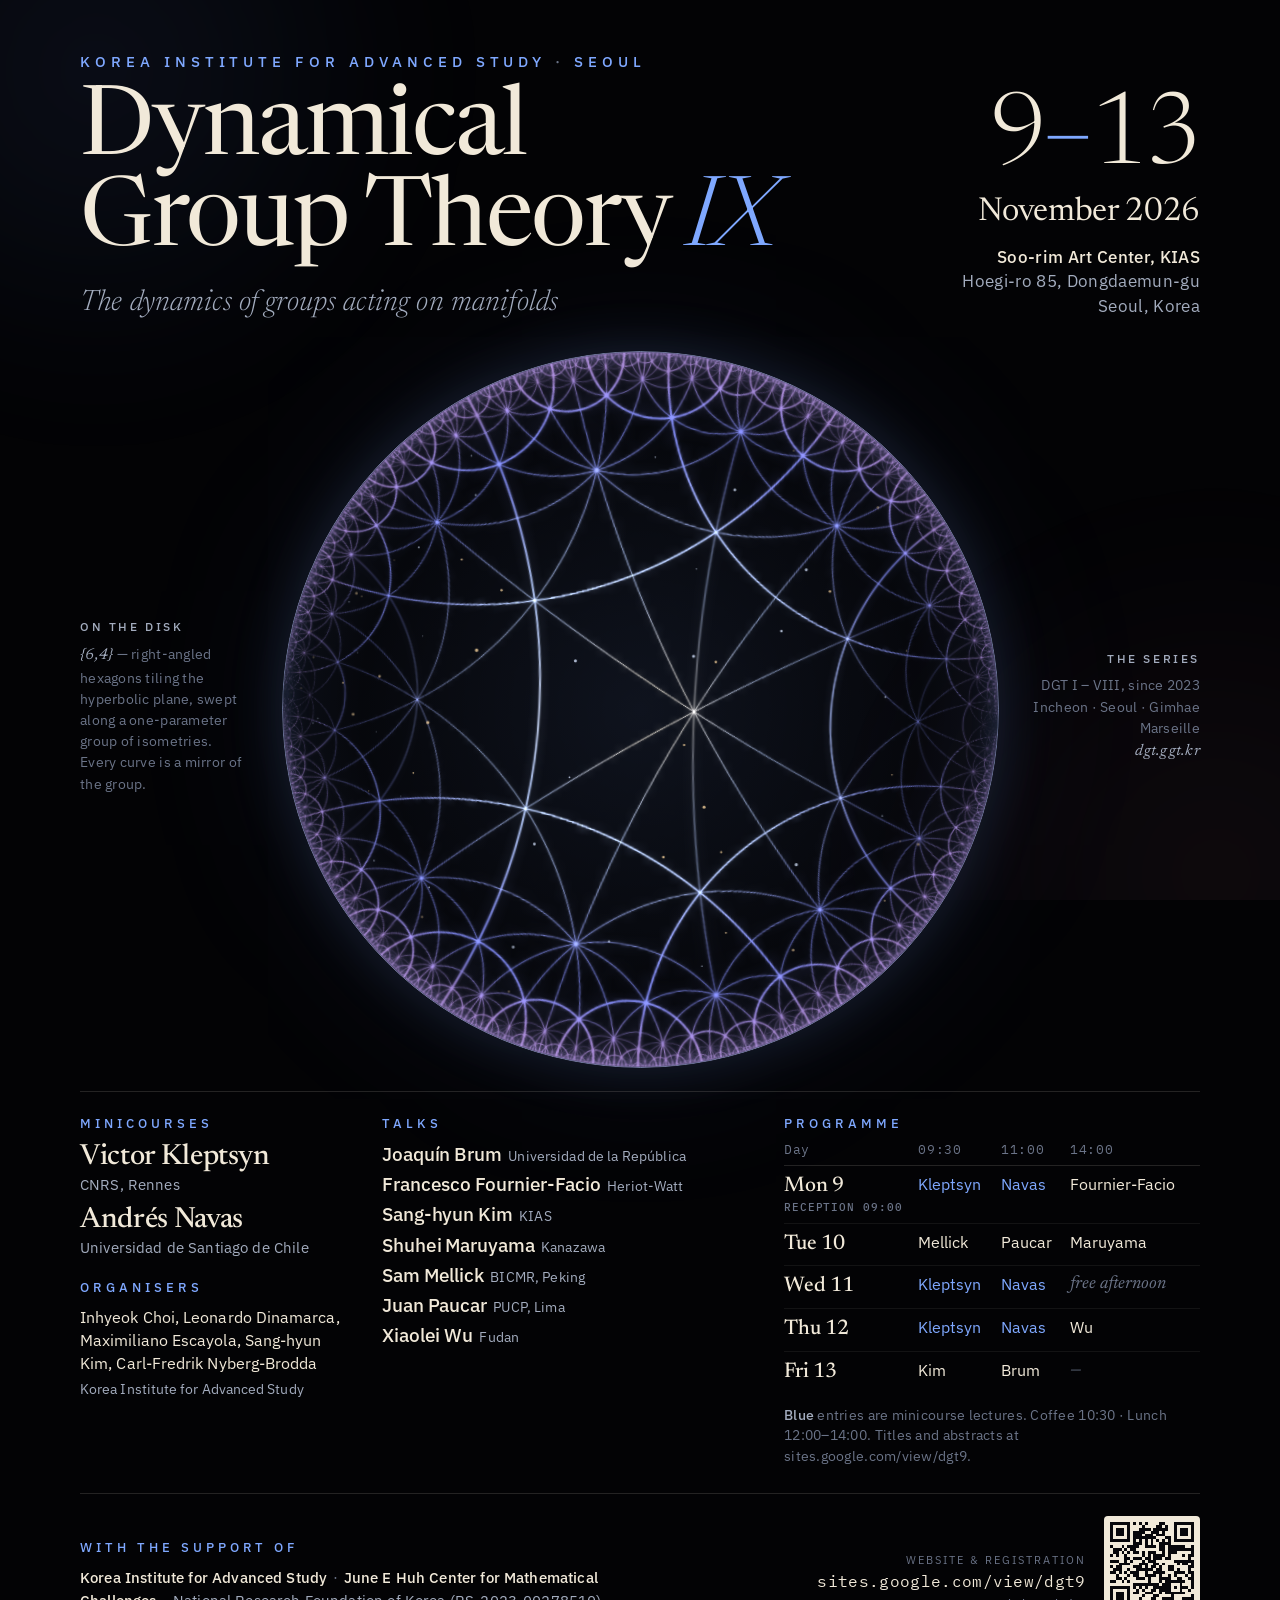
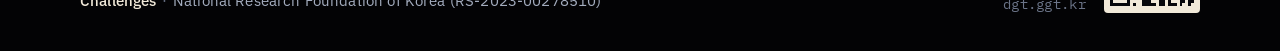
==== dgt9/index.html @ d9b6caac "feat(dgt9): add the DGT IX poster page at /dgt9 and link it from the upcoming block; fix doubled htt" ====
<!doctype html>
<html lang="en">
<head>
<meta charset="utf-8">
<meta name="viewport" content="width=device-width, initial-scale=1, viewport-fit=cover">
<meta name="description" content="Dynamical Group Theory IX — KIAS, Seoul, 9–13 November 2026. Conference poster.">
</head>
<body>
<title>DGT9 Poster</title>
<meta name="claude:viewport-fit-sides" content="cover">
<meta name="description" content="Dynamical Group Theory IX — a conference on the dynamics of groups acting on manifolds. KIAS, Seoul, 9–13 November 2026. Minicourses by Victor Kleptsyn and Andrés Navas.">
<meta name="theme-color" content="#07070b">
<meta property="og:type" content="website">
<meta property="og:title" content="Dynamical Group Theory IX — KIAS, Seoul, 9–13 November 2026">
<meta property="og:description" content="The dynamics of groups acting on manifolds. Minicourses by Victor Kleptsyn and Andrés Navas; talks by Brum, Fournier-Facio, Kim, Maruyama, Mellick, Paucar and Wu.">
<meta property="og:site_name" content="Dynamical Group Theory">
<meta property="og:url" content="https://dgt.ggt.kr/dgt9/">
<meta property="og:image" content="https://dgt.ggt.kr/dgt9/dgt9-og.png">
<meta property="og:image:width" content="1200"><meta property="og:image:height" content="630">
<meta name="twitter:card" content="summary_large_image">
<link rel="canonical" href="https://dgt.ggt.kr/dgt9/">
<link rel="icon" href="data:image/svg+xml,%3Csvg xmlns='http://www.w3.org/2000/svg' viewBox='0 0 64 64'%3E%3Ccircle cx='32' cy='32' r='30' fill='%2307070b' stroke='%237fa8ff' stroke-width='2'/%3E%3Ccircle cx='32' cy='32' r='15' fill='none' stroke='%23f1e9d9' stroke-width='2'/%3E%3Cpath d='M32 2v60M2 32h60' stroke='%237fa8ff' stroke-opacity='.5' stroke-width='1.5'/%3E%3C/svg%3E">
<script type="application/ld+json">
{"@context":"https://schema.org","@type":"Event","name":"Dynamical Group Theory IX","description":"Conference on the dynamics of groups acting on manifolds. Minicourses by Victor Kleptsyn and Andrés Navas.","startDate":"2026-11-09","endDate":"2026-11-13","eventStatus":"https://schema.org/EventScheduled","eventAttendanceMode":"https://schema.org/OfflineEventAttendanceMode","location":{"@type":"Place","name":"Soo-rim Art Center, Korea Institute for Advanced Study","address":{"@type":"PostalAddress","streetAddress":"85 Hoegi-ro","addressLocality":"Dongdaemun-gu","addressRegion":"Seoul","addressCountry":"KR"}},"organizer":{"@type":"Organization","name":"Korea Institute for Advanced Study","url":"https://www.kias.re.kr"},"url":"https://sites.google.com/view/dgt9","isAccessibleForFree":true}
</script>
<link rel="preconnect" href="https://fonts.googleapis.com">
<link rel="preconnect" href="https://fonts.gstatic.com" crossorigin>
<link rel="stylesheet" href="https://fonts.googleapis.com/css2?family=Newsreader:ital,opsz,wght@0,6..72,300..600;1,6..72,300..500&family=IBM+Plex+Sans:wght@400;500;600&family=IBM+Plex+Mono:wght@400;500&display=swap">
<style>
/* Layout: on screen a flowing page (header / hyperbolic-disk hero / programme grid / footer) that reflows
   to one column on phones; in print a fixed A-series poster (1:√2).  All sizes are multiples of --cq,
   which is 1% of the poster width (1cqw) and gets a floor on small screens so type stays readable. */
:root {
  --bg: #07070b;            /* poster ground */
  --bg-page: #030305;       /* page behind the poster */
  --fg: #f1e9d9;            /* warm ivory text */
  --muted: #a3acbe;         /* secondary text */
  --dim: #6b7488;           /* tertiary text */
  --accent: #7fa8ff;        /* series blue */
  --accent-2: #ffcf8a;      /* comet gold */
  --rule: rgba(241, 233, 217, 0.14);
  --display: 'Newsreader', 'Iowan Old Style', 'Times New Roman', serif;
  --sans: 'IBM Plex Sans', 'Helvetica Neue', Arial, sans-serif;
  --mono: 'IBM Plex Mono', ui-monospace, Menlo, Consolas, monospace;
  color-scheme: dark;
}
* { box-sizing: border-box; }
html { background: var(--bg-page); overflow-x: hidden; }
body {
  margin: 0;
  background: var(--bg-page);
  color: var(--fg);
  font-family: var(--sans);
  -webkit-font-smoothing: antialiased;
  padding-left: max(16px, env(safe-area-inset-left, 0px));
  padding-right: max(16px, env(safe-area-inset-right, 0px));
  padding-block: 0;
  overflow-x: hidden;
}
.ambient { position: fixed; inset: 0; z-index: 0; pointer-events: none; overflow: hidden; }
.ambient i {
  position: absolute; border-radius: 50%; filter: blur(70px); opacity: .55;
  animation: drift 26s ease-in-out infinite alternate;
}
.ambient i:nth-child(1) { width: 55vmax; height: 55vmax; left: -20vmax; top: -22vmax; background: radial-gradient(circle, rgba(108,155,255,.16), transparent 70%); }
.ambient i:nth-child(2) { width: 60vmax; height: 60vmax; right: -25vmax; bottom: -28vmax; background: radial-gradient(circle, rgba(255,160,205,.10), transparent 70%); animation-delay: -9s; }
@keyframes drift { from { transform: translate(0,0) scale(1); } to { transform: translate(4%, 6%) scale(1.12); } }

/* ---------- poster ---------- */
.poster {
  --cq: 1cqw;
  position: relative; z-index: 1;
  container-type: inline-size;
  width: min(100%, 1120px);
  margin: 0 auto;
  color: var(--fg);
  print-color-adjust: exact; -webkit-print-color-adjust: exact;
}
.poster-in { display: grid; grid-template-rows: auto auto auto auto; padding: calc(4.6*var(--cq)) 0 calc(3.4*var(--cq)); }
.poster-in > * { min-width: 0; }
a { color: inherit; text-decoration: none; }
.names a, .orgs a { border-bottom: 1px solid transparent; transition: border-color .2s; }
.names a:hover, .orgs a:hover { text-decoration: none; border-bottom-color: var(--accent); }
a:hover { text-decoration: underline; text-decoration-color: var(--accent); text-underline-offset: .18em; }
a:focus-visible { outline: 2px solid var(--accent); outline-offset: 3px; border-radius: 2px; }

/* header */
.head { display: grid; grid-template-columns: 1fr auto; align-items: end; gap: calc(3*var(--cq)); }
.kicker {
  margin: 0 0 calc(1.5*var(--cq));
  font-family: var(--sans); font-weight: 500;
  font-size: calc(1.3*var(--cq)); letter-spacing: .34em; text-transform: uppercase;
  color: var(--accent);
}
.kicker b { font-weight: 500; color: var(--dim); }
.title {
  margin: 0;
  font-family: var(--display); font-weight: 400; font-optical-sizing: auto;
  font-size: calc(8.6*var(--cq)); line-height: .94; letter-spacing: -.022em;
  white-space: nowrap;
}
.title .num { font-style: italic; font-weight: 300; color: var(--accent); letter-spacing: -.03em; }
.lede {
  margin: calc(1.7*var(--cq)) 0 0;
  font-family: var(--display); font-style: italic; font-weight: 300;
  font-size: calc(2.6*var(--cq)); line-height: 1.2; color: var(--muted);
  letter-spacing: .005em;
}
.head-r { text-align: right; padding-bottom: calc(.4*var(--cq)); }
.date-days {
  margin: 0;
  font-family: var(--display); font-weight: 300; font-size: calc(8.8*var(--cq)); line-height: .9;
  letter-spacing: -.035em; font-variant-numeric: lining-nums;
}
.date-days i { font-style: normal; color: var(--accent); }
.date-month {
  margin: calc(1*var(--cq)) 0 0;
  font-family: var(--display); font-weight: 400; font-size: calc(2.95*var(--cq)); line-height: 1; letter-spacing: -.01em;
}
.date-venue {
  margin: calc(1.4*var(--cq)) 0 0;
  font-family: var(--sans); font-size: calc(1.5*var(--cq)); line-height: 1.45; color: var(--muted); letter-spacing: .02em;
}
.date-venue b { color: var(--fg); font-weight: 500; }

/* stage */
.stage { position: relative; display: grid; place-items: center; padding: calc(2.6*var(--cq)) 0 calc(2*var(--cq)); }
.disk {
  position: relative; width: min(calc(64*var(--cq)), 100%); aspect-ratio: 1 / 1; border-radius: 50%; overflow: hidden;
  box-shadow: 0 0 calc(5*var(--cq)) rgba(127,168,255,.16), 0 0 calc(16*var(--cq)) rgba(127,168,255,.08);
  transform: translateZ(0);
}
.rotor { position: absolute; inset: 0; border-radius: 50%; overflow: hidden; will-change: transform; }
.rotor::before {   /* soft placeholder until the lace is ready */
  content: ""; position: absolute; inset: 0; border-radius: 50%;
  background: radial-gradient(circle at 50% 50%, rgba(127,168,255,.10), rgba(127,168,255,.03) 55%, rgba(127,168,255,.16) 100%);
}
.rotor canvas, .rotor svg, .rotor img { position: absolute; inset: 0; width: 100%; height: 100%; display: block; }
.rotor svg, .rotor img { display: none; }
#lace { opacity: 0; transition: opacity 1.6s ease; }
.rotor.ready #lace { opacity: 1; }
.ring {
  position: absolute; inset: 0; border-radius: 50%; pointer-events: none;
  border: 1px solid rgba(179,200,255,.5);
  box-shadow: inset 0 0 calc(2.4*var(--cq)) rgba(127,168,255,.2);
}
.stage-side {
  position: absolute; left: 0; top: 50%; transform: translateY(-50%);
  width: calc(15*var(--cq)); font-family: var(--sans); font-size: calc(1.22*var(--cq)); line-height: 1.55;
  color: var(--dim); letter-spacing: .02em;
}
.stage-side.right { left: auto; right: 0; text-align: right; }
.stage-side b { display: block; color: var(--muted); font-weight: 500; letter-spacing: .22em; text-transform: uppercase; font-size: calc(1.05*var(--cq)); margin-bottom: calc(.6*var(--cq)); }
.stage-side em { font-family: var(--display); font-style: italic; color: var(--muted); font-size: calc(1.4*var(--cq)); }

/* programme */
.info { display: grid; grid-template-columns: .64fr .88fr 1fr; gap: calc(2.6*var(--cq)) calc(3.2*var(--cq)); padding-top: calc(2*var(--cq)); border-top: 1px solid var(--rule); }
.block + .block { margin-top: calc(2*var(--cq)); }
.label {
  margin: 0 0 calc(.9*var(--cq));
  font-family: var(--sans); font-weight: 500; font-size: calc(1.18*var(--cq)); letter-spacing: .3em; text-transform: uppercase;
  color: var(--accent);
}
.names { list-style: none; margin: 0; padding: 0; display: grid; gap: calc(.62*var(--cq)); }
.names li { font-family: var(--sans); font-weight: 500; font-size: calc(1.7*var(--cq)); line-height: 1.22; letter-spacing: -.005em; }
.names li span { font-weight: 400; color: var(--muted); font-size: calc(1.26*var(--cq)); letter-spacing: .01em; }
.names.list li { white-space: nowrap; }
.names.list li span::before { content: '\00a0\00a0'; }
.names.big { gap: calc(1.1*var(--cq)); }
.names.big li { font-family: var(--display); font-weight: 500; font-size: calc(2.6*var(--cq)); letter-spacing: -.012em; line-height: 1.08; white-space: nowrap; }
.names.big li span { display: block; font-family: var(--sans); font-size: calc(1.3*var(--cq)); margin-top: calc(.3*var(--cq)); white-space: normal; }
.orgs { margin: 0; font-size: calc(1.42*var(--cq)); line-height: 1.45; color: var(--fg); letter-spacing: .005em; }
.orgs span { display: block; color: var(--muted); font-size: calc(1.26*var(--cq)); margin-top: calc(.3*var(--cq)); }

.tt { width: 100%; border-collapse: collapse; font-family: var(--sans); font-size: calc(1.46*var(--cq)); white-space: nowrap; line-height: 1.2; font-variant-numeric: tabular-nums; }
.tt th { font-family: var(--mono); font-weight: 400; font-size: calc(1.12*var(--cq)); color: var(--dim); letter-spacing: .06em; text-align: left; padding: 0 calc(.9*var(--cq)) calc(.7*var(--cq)) 0; border-bottom: 1px solid var(--rule); }
.tt td { padding: calc(.72*var(--cq)) calc(.9*var(--cq)) calc(.72*var(--cq)) 0; border-bottom: 1px solid rgba(241,233,217,.07); vertical-align: top; }
.tt tr:last-child td { border-bottom: 0; }
.tt .day { font-family: var(--display); font-size: calc(1.9*var(--cq)); font-weight: 500; letter-spacing: -.01em; white-space: nowrap; width: 1%; padding-right: calc(1.4*var(--cq)); }
.tt .day small { font-family: var(--mono); font-size: calc(1*var(--cq)); color: var(--dim); letter-spacing: .08em; display: block; margin-top: calc(.15*var(--cq)); text-transform: uppercase; }
.tt .free { color: var(--dim); font-style: italic; font-family: var(--display); font-size: calc(1.62*var(--cq)); }
.tt .mini { color: var(--accent); }
.ttnote { margin: calc(1*var(--cq)) 0 0; font-family: var(--sans); font-size: calc(1.22*var(--cq)); line-height: 1.5; color: var(--dim); letter-spacing: .02em; }
.ttnote b { color: var(--muted); font-weight: 500; }

/* footer */
.foot { display: grid; grid-template-columns: 1fr auto; align-items: end; gap: calc(3*var(--cq)) calc(4*var(--cq)); padding-top: calc(2*var(--cq)); margin-top: calc(2.4*var(--cq)); border-top: 1px solid var(--rule); }
.support p { margin: 0; font-size: calc(1.38*var(--cq)); line-height: 1.5; color: var(--muted); max-width: calc(60*var(--cq)); letter-spacing: .01em; }
.support p b { color: var(--fg); font-weight: 500; }
.support p .sep { color: var(--dim); padding: 0 calc(.5*var(--cq)); }
.links { display: grid; grid-template-columns: auto auto; align-items: end; gap: calc(1.6*var(--cq)); text-align: right; }
.urls { display: grid; gap: calc(.35*var(--cq)); }
.url { margin: 0; font-family: var(--mono); font-size: calc(1.45*var(--cq)); letter-spacing: .02em; color: var(--fg); }
.url.dim { color: var(--dim); font-size: calc(1.22*var(--cq)); }
.url .k { color: var(--dim); font-size: calc(1.02*var(--cq)); letter-spacing: .18em; text-transform: uppercase; display: block; margin-bottom: calc(.25*var(--cq)); font-family: var(--sans); }
.qr { width: calc(8.6*var(--cq)); height: calc(8.6*var(--cq)); display: block; background: var(--fg); padding: calc(.55*var(--cq)); border-radius: calc(.35*var(--cq)); }
.qr svg { display: block; width: 100%; height: 100%; }

/* ---------- screen: entrance, responsive reflow ---------- */
@media screen {
  .head, .info, .foot { animation: rise 1.1s cubic-bezier(.2,.7,.2,1) both; }
  .info { animation-delay: .12s; } .foot { animation-delay: .22s; }
  .disk { animation: bloom 1.6s cubic-bezier(.2,.7,.2,1) both; }
  @keyframes rise { from { opacity: .25; transform: translateY(calc(1.2*var(--cq))); } to { opacity: 1; transform: none; } }
  @keyframes bloom { from { opacity: .3; transform: scale(.94); } to { opacity: 1; transform: none; } }
}
@media screen and (max-width: 700px) {
  .poster { --cq: max(1cqw, .47rem); }
  .poster-in { padding-top: calc(3.6*var(--cq)); }
  .kicker { letter-spacing: .2em; }
  .head { grid-template-columns: 1fr; gap: calc(3*var(--cq)); }
  .title { font-size: min(calc(8.6*var(--cq)), 12vw); white-space: normal; }
  .head-r { text-align: left; display: grid; grid-template-columns: auto 1fr; column-gap: calc(3*var(--cq)); align-items: end; }
  .date-days { grid-row: 1 / 3; font-size: min(calc(8.8*var(--cq)), 16vw); }
  .date-month { margin: 0; align-self: end; }
  .date-venue { margin: calc(.6*var(--cq)) 0 0; }
  .stage-side { display: none; }
  .disk { width: min(100%, 78vh); }
  .info { grid-template-columns: 1fr; }
  .names.big li { white-space: normal; }
  .names.list li { white-space: normal; }
  .tt { white-space: normal; }
  .foot { grid-template-columns: 1fr; }
  .links { grid-template-columns: auto 1fr; text-align: left; justify-items: start; }
  .qr { order: -1; }
  .support p { max-width: none; }
}

@media (prefers-reduced-motion: reduce) {
  .ambient i, .head, .info, .foot, .disk { animation: none !important; }
  #lace { transition: none; }
}

/* ---------- print: one poster = one page (A3; change the @page size below for A2 or A4) ---------- */
@media print {
  @page { size: 297mm 420mm; margin: 0; }
  html, body { width: 297mm; height: 420mm; margin: 0; padding: 0; background: var(--bg) !important; display: block; overflow: visible; }
  .ambient { display: none !important; }
  .poster { --cq: 1cqw; width: 297mm; height: 420mm; max-width: none; margin: 0; background: var(--bg); }
  .poster-in { position: absolute; inset: 0; grid-template-rows: auto minmax(0, 1fr) auto auto; padding: calc(5.2*var(--cq)) calc(5.6*var(--cq)) calc(4.2*var(--cq)); }
  .stage { height: 100%; min-height: 0; padding: calc(2*var(--cq)) 0 calc(1.4*var(--cq)); }
  .disk { width: auto; height: 100%; max-height: calc(64*var(--cq)); max-width: 100%; }
  .rotor { transform: none !important; }
  .rotor::before { display: none; }
  .rotor canvas { display: none !important; }
  .rotor svg { display: block !important; }
  .rotor img[src] { display: block !important; }
  .rotor:has(img[src]) svg { display: none !important; }
  .disk, .head, .info, .foot { animation: none !important; opacity: 1 !important; transform: none !important; }
  * { print-color-adjust: exact !important; -webkit-print-color-adjust: exact !important; }
}
</style>

<div class="ambient" aria-hidden="true"><i></i><i></i></div>

<main class="poster" id="poster" aria-label="Dynamical Group Theory IX conference poster">
  <div class="poster-in">
    <header class="head">
      <div class="head-l">
        <p class="kicker">Korea Institute for Advanced Study <b>·</b> Seoul</p>
        <h1 class="title">Dynamical<br>Group Theory <span class="num">IX</span></h1>
        <p class="lede">The dynamics of groups acting on manifolds</p>
      </div>
      <div class="head-r">
        <p class="date-days">9<i>–</i>13</p>
        <p class="date-month">November 2026</p>
        <p class="date-venue"><b>Soo-rim Art Center, KIAS</b><br>Hoegi-ro 85, Dongdaemun-gu<br>Seoul, Korea</p>
      </div>
    </header>

    <div class="stage">
      <div class="stage-side" aria-hidden="true"><b>On the disk</b><em>{6,4}</em> — right-angled hexagons tiling the hyperbolic plane, swept along a one-parameter group of isometries. Every curve is a mirror of the group.</div>
      <div class="disk" id="disk">
        <div class="rotor" id="rotor">
          <canvas id="lace" aria-hidden="true"></canvas>
          <canvas id="motes" aria-hidden="true"></canvas>
          <svg id="printlace" viewBox="-1000 -1000 2000 2000" aria-hidden="true"></svg>
          <img id="printimg" alt="" aria-hidden="true">
        </div>
        <div class="ring" aria-hidden="true"></div>
      </div>
      <div class="stage-side right" aria-hidden="true"><b>The series</b>DGT I – VIII, since 2023<br>Incheon · Seoul · Gimhae<br>Marseille<br><em>dgt.ggt.kr</em></div>
    </div>

    <section class="info" aria-label="Programme">
      <div class="col">
        <div class="block">
          <h2 class="label">Minicourses</h2>
          <ul class="names big">
            <li><a href="https://perso.univ-rennes1.fr/victor.kleptsyn/">Victor Kleptsyn</a><span>CNRS, Rennes</span></li>
            <li><a href="https://www.dmcc.usach.cl/personas/andres-navas-flores/">Andrés Navas</a><span>Universidad de Santiago de Chile</span></li>
          </ul>
        </div>
        <div class="block">
          <h2 class="label">Organisers</h2>
          <p class="orgs"><a href="https://inhyeokchoi48.github.io/">Inhyeok Choi</a>, <a href="https://arxiv.org/search/?searchtype=author&query=Dinamarca%2C+Leonardo">Leonardo Dinamarca</a>, <a href="https://arxiv.org/search/?searchtype=author&query=Escayola%2C+Maximiliano">Maximiliano Escayola</a>, <a href="https://me.kimsh.kr/">Sang-hyun Kim</a>, <a href="https://sites.google.com/view/cf-nb/">Carl-Fredrik Nyberg-Brodda</a><span>Korea Institute for Advanced Study</span></p>
        </div>
      </div>
      <div class="col">
        <div class="block">
          <h2 class="label">Talks</h2>
          <ul class="names list">
            <li><a href="https://www.fing.edu.uy/es/node/41160">Joaquín Brum</a><span>Universidad de la República</span></li>
            <li><a href="https://www.fffmaths.com/">Francesco Fournier-Facio</a><span>Heriot-Watt</span></li>
            <li><a href="https://me.kimsh.kr/">Sang-hyun Kim</a><span>KIAS</span></li>
            <li><a href="https://shumaruyama.github.io/homepage/">Shuhei Maruyama</a><span>Kanazawa</span></li>
            <li><a href="https://sammellick.github.io/">Sam Mellick</a><span>BICMR, Peking</span></li>
            <li><a href="https://jpaucar.pages.math.cnrs.fr/">Juan Paucar</a><span>PUCP, Lima</span></li>
            <li><a href="https://wuxiaolei.org/">Xiaolei Wu</a><span>Fudan</span></li>
          </ul>
        </div>
      </div>
      <div class="col">
        <div class="block">
          <h2 class="label">Programme</h2>
          <table class="tt">
            <thead><tr><th>Day</th><th>09:30</th><th>11:00</th><th>14:00</th></tr></thead>
            <tbody>
              <tr><td class="day">Mon 9<small>reception 09:00</small></td><td class="mini">Kleptsyn</td><td class="mini">Navas</td><td>Fournier-Facio</td></tr>
              <tr><td class="day">Tue 10</td><td>Mellick</td><td>Paucar</td><td>Maruyama</td></tr>
              <tr><td class="day">Wed 11</td><td class="mini">Kleptsyn</td><td class="mini">Navas</td><td class="free">free afternoon</td></tr>
              <tr><td class="day">Thu 12</td><td class="mini">Kleptsyn</td><td class="mini">Navas</td><td>Wu</td></tr>
              <tr><td class="day">Fri 13</td><td>Kim</td><td>Brum</td><td class="free">—</td></tr>
            </tbody>
          </table>
          <p class="ttnote"><b>Blue</b> entries are minicourse lectures. Coffee 10:30 · Lunch 12:00–14:00. Titles and abstracts at <a href="https://sites.google.com/view/dgt9/abstracts">sites.google.com/view/dgt9</a>.</p>
        </div>
      </div>
    </section>

    <footer class="foot">
      <div class="support">
        <h2 class="label">With the support of</h2>
        <p><b>Korea Institute for Advanced Study</b><span class="sep">·</span><b>June E Huh Center for Mathematical Challenges</b><span class="sep">·</span>National Research Foundation of Korea (RS-2023-00278510)</p>
      </div>
      <div class="links">
        <div class="urls">
          <p class="url"><span class="k">Website &amp; registration</span><a href="https://sites.google.com/view/dgt9">sites.google.com/view/dgt9</a></p>
          <p class="url dim"><a href="https://dgt.ggt.kr">dgt.ggt.kr</a></p>
        </div>
        <a class="qr" href="https://sites.google.com/view/dgt9" aria-label="QR code: sites.google.com/view/dgt9"><svg viewBox="0 0 29 29" shape-rendering="crispEdges"><path fill="#07070b" d="M0 0h7v1h-7zM8 0h1v1h-1zM10 0h1v1h-1zM12 0h1v1h-1zM17 0h2v1h-2zM22 0h7v1h-7zM0 1h1v1h-1zM6 1h1v1h-1zM11 1h1v1h-1zM16 1h2v1h-2zM19 1h1v1h-1zM22 1h1v1h-1zM28 1h1v1h-1zM0 2h1v1h-1zM2 2h3v1h-3zM6 2h1v1h-1zM10 2h4v1h-4zM15 2h5v1h-5zM22 2h1v1h-1zM24 2h3v1h-3zM28 2h1v1h-1zM0 3h1v1h-1zM2 3h3v1h-3zM6 3h1v1h-1zM8 3h4v1h-4zM14 3h3v1h-3zM18 3h1v1h-1zM22 3h1v1h-1zM24 3h3v1h-3zM28 3h1v1h-1zM0 4h1v1h-1zM2 4h3v1h-3zM6 4h1v1h-1zM8 4h3v1h-3zM12 4h3v1h-3zM16 4h3v1h-3zM22 4h1v1h-1zM24 4h3v1h-3zM28 4h1v1h-1zM0 5h1v1h-1zM6 5h1v1h-1zM8 5h8v1h-8zM19 5h2v1h-2zM22 5h1v1h-1zM28 5h1v1h-1zM0 6h7v1h-7zM8 6h1v1h-1zM10 6h1v1h-1zM12 6h1v1h-1zM14 6h1v1h-1zM16 6h1v1h-1zM18 6h1v1h-1zM20 6h1v1h-1zM22 6h7v1h-7zM8 7h3v1h-3zM12 7h1v1h-1zM14 7h1v1h-1zM17 7h4v1h-4zM0 8h1v1h-1zM4 8h1v1h-1zM6 8h4v1h-4zM12 8h4v1h-4zM17 8h2v1h-2zM20 8h6v1h-6zM28 8h1v1h-1zM1 9h3v1h-3zM5 9h1v1h-1zM7 9h2v1h-2zM17 9h2v1h-2zM20 9h9v1h-9zM1 10h2v1h-2zM4 10h1v1h-1zM6 10h1v1h-1zM8 10h2v1h-2zM11 10h1v1h-1zM13 10h3v1h-3zM18 10h1v1h-1zM20 10h3v1h-3zM28 10h1v1h-1zM0 11h1v1h-1zM2 11h1v1h-1zM5 11h1v1h-1zM11 11h1v1h-1zM13 11h1v1h-1zM15 11h4v1h-4zM20 11h1v1h-1zM25 11h1v1h-1zM27 11h2v1h-2zM5 12h2v1h-2zM8 12h3v1h-3zM12 12h2v1h-2zM15 12h3v1h-3zM19 12h2v1h-2zM27 12h1v1h-1zM0 13h3v1h-3zM5 13h1v1h-1zM7 13h1v1h-1zM11 13h1v1h-1zM13 13h3v1h-3zM22 13h7v1h-7zM3 14h4v1h-4zM10 14h3v1h-3zM15 14h2v1h-2zM18 14h1v1h-1zM23 14h1v1h-1zM25 14h2v1h-2zM28 14h1v1h-1zM0 15h1v1h-1zM2 15h2v1h-2zM8 15h3v1h-3zM12 15h1v1h-1zM14 15h2v1h-2zM17 15h1v1h-1zM20 15h2v1h-2zM27 15h2v1h-2zM1 16h3v1h-3zM6 16h1v1h-1zM9 16h6v1h-6zM16 16h2v1h-2zM20 16h2v1h-2zM23 16h1v1h-1zM27 16h1v1h-1zM0 17h2v1h-2zM3 17h1v1h-1zM5 17h1v1h-1zM7 17h3v1h-3zM12 17h1v1h-1zM15 17h4v1h-4zM22 17h4v1h-4zM27 17h2v1h-2zM2 18h1v1h-1zM6 18h1v1h-1zM8 18h2v1h-2zM12 18h4v1h-4zM17 18h1v1h-1zM20 18h1v1h-1zM22 18h1v1h-1zM26 18h1v1h-1zM28 18h1v1h-1zM2 19h2v1h-2zM5 19h1v1h-1zM9 19h3v1h-3zM13 19h1v1h-1zM17 19h4v1h-4zM23 19h2v1h-2zM27 19h2v1h-2zM0 20h2v1h-2zM4 20h1v1h-1zM6 20h1v1h-1zM13 20h1v1h-1zM17 20h1v1h-1zM19 20h7v1h-7zM28 20h1v1h-1zM8 21h9v1h-9zM18 21h3v1h-3zM24 21h1v1h-1zM28 21h1v1h-1zM0 22h7v1h-7zM8 22h1v1h-1zM10 22h1v1h-1zM12 22h1v1h-1zM15 22h6v1h-6zM22 22h1v1h-1zM24 22h3v1h-3zM28 22h1v1h-1zM0 23h1v1h-1zM6 23h1v1h-1zM9 23h1v1h-1zM11 23h1v1h-1zM14 23h2v1h-2zM17 23h4v1h-4zM24 23h1v1h-1zM27 23h1v1h-1zM0 24h1v1h-1zM2 24h3v1h-3zM6 24h1v1h-1zM8 24h2v1h-2zM12 24h3v1h-3zM17 24h1v1h-1zM19 24h7v1h-7zM0 25h1v1h-1zM2 25h3v1h-3zM6 25h1v1h-1zM11 25h1v1h-1zM15 25h2v1h-2zM21 25h1v1h-1zM28 25h1v1h-1zM0 26h1v1h-1zM2 26h3v1h-3zM6 26h1v1h-1zM10 26h1v1h-1zM14 26h2v1h-2zM18 26h4v1h-4zM25 26h4v1h-4zM0 27h1v1h-1zM6 27h1v1h-1zM11 27h3v1h-3zM17 27h2v1h-2zM20 27h1v1h-1zM24 27h2v1h-2zM27 27h2v1h-2zM0 28h7v1h-7zM8 28h1v1h-1zM11 28h5v1h-5zM17 28h2v1h-2zM20 28h3v1h-3zM24 28h1v1h-1zM27 28h1v1h-1z"/></svg></a>
      </div>
    </footer>
  </div>
</main>



<script>
(() => {
'use strict';
/* ===================== Hyperbolic lace: the mirrors of the {6,4} tiling =====================
   The disk shows the mirror lines of the Coxeter group [6,4]: the edges of the regular tiling {6,4}
   of the hyperbolic plane (right-angled hexagons, four at each vertex) together with the diagonals and
   edge-bisectors of every hexagon.  Every mirror is a complete geodesic.  The animation pushes the whole
   arrangement along the hyperbolic translation T_s of the horizontal axis; translation by 2·r_in is
   itself a symmetry of the arrangement, so the loop is seamless.
   The geometry is generated in a Web Worker (hyperboloid model, well conditioned) and rasterised there
   into a texture in the band model, where the translation is a plain horizontal shift.  A fragment
   shader maps every pixel of the Poincaré disk back into that band, so the cost per frame is one quad.
   Without WebGL2 the lines are stroked as arcs on a 2D canvas; for print a snapshot or an SVG is used. */
const TAU = Math.PI * 2;

/* ---------- geometry + rasteriser: pure, runs on the main thread or inside the worker ---------- */
function genModule() {
  const TAU = Math.PI * 2, P = 6, Q = 4;
  const rIn = Math.acosh(Math.cos(Math.PI / Q) / Math.sin(Math.PI / P));          // inradius of a tile
  const rV  = Math.acosh(1 / (Math.tan(Math.PI / P) * Math.tan(Math.PI / Q)));     // circumradius
  const EDGE = 2 * Math.acosh(Math.cos(Math.PI / P) / Math.sin(Math.PI / Q));      // edge length
  const D = 2 * rIn;                                                               // translation period
  const lor = (a, b) => a[0] * b[0] - a[1] * b[1] - a[2] * b[2];
  function lcross(a, b) { return [a[1] * b[2] - a[2] * b[1], a[2] * b[0] - a[0] * b[2], a[0] * b[1] - a[1] * b[0]]; }
  function spaceUnit(n) { const s = Math.sqrt(-lor(n, n)); return [n[0] / s, n[1] / s, n[2] / s]; }
  function normalOf(X, U) { const c = lcross(X, U); return spaceUnit([c[0], -c[1], -c[2]]); }
  function stepAlong(X, U, d) {
    const ch = Math.cosh(d), sh = Math.sinh(d);
    return [[ch * X[0] + sh * U[0], ch * X[1] + sh * U[1], ch * X[2] + sh * U[2]],
            [sh * X[0] + ch * U[0], sh * X[1] + ch * U[1], sh * X[2] + ch * U[2]]];
  }
  function arcGeom(ux, uy, vx, vy) {  // circle through u, v orthogonal to the unit circle
    const dot = ux * vx + uy * vy;
    if (1 + dot < 1e-7) return null;
    const k = 1 / (1 + dot), cx = (ux + vx) * k, cy = (uy + vy) * k;
    const r = Math.sqrt(Math.max((1 - dot) / (1 + dot), 0));
    const a1 = Math.atan2(uy - cy, ux - cx), a2 = Math.atan2(vy - cy, vx - cx);
    let d = a2 - a1; if (d > Math.PI) d -= TAU; else if (d < -Math.PI) d += TAU;
    return { cx, cy, r, a1, d };
  }
  // all mirror lines within reach of the axis segment swept during one period (vertex BFS)
  function lines(R_A, R_B) {
    const seg = [];
    for (let k = 0; k <= 12; k++) { const s = D * k / 12; seg.push([Math.cosh(s), -Math.sinh(s), 0]); }
    const ptDist = X => { let m = 1e9; for (const p of seg) { const d = Math.acosh(Math.max(1, lor(X, p))); if (d < m) m = d; } return m; };
    const lnDist = n => { let m = 1e9; for (const p of seg) { const d = Math.asinh(Math.abs(lor(p, n))); if (d < m) m = d; } return m; };
    const fam = [[], [], []], keys = new Set();
    function addLine(n, f) {
      const rho = Math.hypot(n[1], n[2]);
      if (rho <= Math.abs(n[0])) return;
      const phi = Math.atan2(n[2], n[1]), half = Math.acos(Math.max(-1, Math.min(1, n[0] / rho)));
      let a1 = ((phi - half) % TAU + TAU) % TAU, a2 = ((phi + half) % TAU + TAU) % TAU;
      if (a1 > a2) { const t = a1; a1 = a2; a2 = t; }
      const key = Math.round(a1 * 1e6) + ':' + Math.round(a2 * 1e6);
      if (keys.has(key)) return;
      keys.add(key);
      if (lnDist(n) > (f === 0 ? R_A : R_B) + 0.15) return;
      fam[f].push(Math.cos(a1), Math.sin(a1), Math.cos(a2), Math.sin(a2));
    }
    const V0 = [Math.cosh(rV), Math.sinh(rV) * Math.cos(Math.PI / 6), Math.sinh(rV) * Math.sin(Math.PI / 6)];
    const V1 = [Math.cosh(rV), Math.sinh(rV) * Math.cos(Math.PI / 2), Math.sinh(rV) * Math.sin(Math.PI / 2)];
    const ca = lor(V0, V1), sa = Math.sqrt(ca * ca - 1);
    const U0 = spaceUnit([(V1[0] - ca * V0[0]) / sa, (V1[1] - ca * V0[1]) / sa, (V1[2] - ca * V0[2]) / sa]);
    const W0 = normalOf(V0, U0);
    const R_CUT = R_A + 1.9, SQ = Math.SQRT1_2;
    const queue = [[V0, U0, W0]];
    const seen = new Set([Math.round(V0[1] * 1e4) + ':' + Math.round(V0[2] * 1e4)]);
    let qi = 0;
    while (qi < queue.length && queue.length < 300000) {
      const [X, U, W] = queue[qi++];
      addLine(W, 0); addLine(U, 0);                                   // the two edge lines through the vertex
      addLine(spaceUnit([(U[0] + W[0]) * SQ, (U[1] + W[1]) * SQ, (U[2] + W[2]) * SQ]), 1);   // diagonals
      addLine(spaceUnit([(U[0] - W[0]) * SQ, (U[1] - W[1]) * SQ, (U[2] - W[2]) * SQ]), 1);
      for (const [T, N] of [[U, W], [W, U]]) {
        for (const sgn of [1, -1]) {
          const Ts = [sgn * T[0], sgn * T[1], sgn * T[2]];
          addLine(stepAlong(X, Ts, EDGE / 2)[1], 2);                   // perpendicular bisector of the edge
          const [Y, TY] = stepAlong(X, Ts, EDGE);                       // neighbouring vertex
          if (ptDist(Y) > R_CUT) continue;
          const key = Math.round(Y[1] * 1e4) + ':' + Math.round(Y[2] * 1e4);
          if (seen.has(key)) continue;
          seen.add(key);
          queue.push([Y, TY, N]);
        }
      }
    }
    return { famA: Float32Array.from(fam[0]), famB1: Float32Array.from(fam[1]), famB2: Float32Array.from(fam[2]) };
  }
  // band-model texture: lines drawn once, periodic in x with period D
  function rasterise(L, TW, w, makeCanvas) {
    const TH = Math.round(TW * Math.PI / D);
    const c = makeCanvas(TW, TH);
    if (!c) return null;
    const ctx = c.getContext('2d', { willReadFrequently: true });
    ctx.fillStyle = '#000'; ctx.fillRect(0, 0, TW, TH);
    ctx.lineCap = 'round'; ctx.lineJoin = 'round'; ctx.strokeStyle = '#fff';
    ctx.globalCompositeOperation = 'lighter';
    const sx = TW / D, sy = TH / Math.PI;
    const pts = new Float64Array(2 * 160);
    const band = (x, y) => {           // z ↦ w = log((1+z)/(1−z)): [Re, Im]
      const ax = 1 + x, ay = y, bx = 1 - x, by = -y, bb = bx * bx + by * by;
      const qx = (ax * bx + ay * by) / bb, qy = (ay * bx - ax * by) / bb;
      return [0.5 * Math.log(qx * qx + qy * qy), Math.atan2(qy, qx)];
    };
    const reOf = (x, y) => { const ax = 1 + x, bx = 1 - x, bb = bx * bx + y * y; return 0.5 * Math.log(((ax * bx - y * y) ** 2 + (2 * y) ** 2) / (bb * bb)); };
    function family(arr, baseW, baseA) {
      const n = arr.length / 4;
      for (let i = 0; i < n; i++) {
        const o = i * 4, ux = arr[o], uy = arr[o + 1], vx = arr[o + 2], vy = arr[o + 3];
        let est = 1e9;                   // quick extent estimate for lines that stay on one side of the axis
        if ((uy > 0) === (vy > 0)) est = Math.abs(reOf(ux, uy) - reOf(vx, vy)) * sx * 1.4;
        if (est < 0.8) continue;
        const g = arcGeom(ux, uy, vx, vy);
        const N = Math.max(10, Math.min(150, Math.round(8 + est / 12)));
        let m = 0, minRe = 1e9, maxRe = -1e9, minIm = 1e9, maxIm = -1e9;
        for (let j = 0; j <= N; j++) {
          const t = 0.5 - 0.5 * Math.cos(Math.PI * j / N);          // dense near the ideal endpoints
          let x, y;
          if (!g) { const tt = -0.999999 + 1.999998 * t; x = ux * tt; y = uy * tt; }
          else { const a = g.a1 + g.d * t; x = g.cx + g.r * Math.cos(a); y = g.cy + g.r * Math.sin(a); }
          const rr = Math.hypot(x, y); if (rr > 0.999999) { x *= 0.999999 / rr; y *= 0.999999 / rr; }
          const wv = band(x, y);
          if (!isFinite(wv[0])) continue;
          pts[2 * m] = wv[0]; pts[2 * m + 1] = wv[1]; m++;
          if (wv[0] < minRe) minRe = wv[0]; if (wv[0] > maxRe) maxRe = wv[0]; if (wv[1] < minIm) minIm = wv[1]; if (wv[1] > maxIm) maxIm = wv[1];
        }
        if (m < 2) continue;
        const size = Math.max((maxRe - minRe) * sx, (maxIm - minIm) * sy);
        if (size < 0.8) continue;
        const f = Math.min(1, size / 260);
        const width = Math.max(1, baseW * (0.18 + 0.82 * Math.pow(f, 0.8)));
        const alpha = baseA * (0.22 + 0.78 * Math.pow(f, 1.1));
        ctx.lineWidth = width; ctx.globalAlpha = alpha;
        for (const off of [-D, 0, D, 2 * D]) {
          const x0 = (minRe + off) * sx, x1 = (maxRe + off) * sx;
          if (x1 < -width || x0 > TW + width) continue;
          ctx.beginPath();
          for (let j = 0; j < m; j++) {
            const X = (pts[2 * j] + off) * sx, Y = (pts[2 * j + 1] + Math.PI / 2) * sy;
            if (j === 0) ctx.moveTo(X, Y); else ctx.lineTo(X, Y);
          }
          ctx.stroke();
        }
      }
    }
    const k = TW / 2560;
    family(L.famB2, 4.2 * k, w.wB2);
    family(L.famB1, 4.2 * k, w.wB1);
    family(L.famA, 8.5 * k, w.wA);
    ctx.globalCompositeOperation = 'destination-out';            // soften the band's edges (the rim far from the axis)
    ctx.globalAlpha = 1;
    const fade = 0.012 * TH;
    let g1 = ctx.createLinearGradient(0, 0, 0, fade); g1.addColorStop(0, 'rgba(0,0,0,0.85)'); g1.addColorStop(1, 'rgba(0,0,0,0)');
    ctx.fillStyle = g1; ctx.fillRect(0, 0, TW, fade);
    let g2 = ctx.createLinearGradient(0, TH - fade, 0, TH); g2.addColorStop(0, 'rgba(0,0,0,0)'); g2.addColorStop(1, 'rgba(0,0,0,0.85)');
    ctx.fillStyle = g2; ctx.fillRect(0, TH - fade, TW, fade);
    const img = ctx.getImageData(0, 0, TW, TH).data;
    const lum = new Uint8Array(TW * TH);
    for (let i = 0, j = 0; i < lum.length; i++, j += 4) lum[i] = img[j];
    return { TW, TH, lum };
  }
  function generate(o, makeCanvas) {
    const L = lines(o.R_A, o.R_B);
    const tex = o.TW > 0 ? rasterise(L, o.TW, o, makeCanvas) : null;
    return { D, famA: L.famA, famB1: L.famB1, famB2: L.famB2, TW: tex ? tex.TW : 0, TH: tex ? tex.TH : 0, lum: tex ? tex.lum : null };
  }
  return { generate, rasterise, arcGeom, D };
}
const G = genModule();
const D = G.D;

/* ---------- settings ---------- */
const small = Math.min(screen.width, screen.height) < 700 || (navigator.hardwareConcurrency || 4) <= 2 || (navigator.deviceMemory && navigator.deviceMemory <= 2);
const OPTS = { TW: small ? 1344 : 2240, R_A: small ? 7.6 : 8.2, R_B: small ? 7.2 : 7.8, wA: 1.0, wB1: 0.34, wB2: 0.34 };
const LOOP = 13;                   // seconds per period
const SPIN = 360 / 180;            // slow rotation of the whole disk, degrees per second
const NB = 14;                     // alpha buckets (2D fallback / print SVG)
const N_MOTES = small ? 90 : 150;

/* ---------- elements ---------- */
const laceEl = document.getElementById('lace'), moteEl = document.getElementById('motes');
const rotor = document.getElementById('rotor'), disk = document.getElementById('disk');
let W = 0, H = 0, R = 0, CX = 0, CY = 0, dpr = 1;
let L = null;                      // generated lines (+ texture) once the worker reports back
let useGL = false, laceReady = false;

function trans(x, y, ch, sh) {     // hyperbolic translation along the real axis: (z ch + sh) / (z sh + ch)
  const nx = ch * x + sh, ny = ch * y, dx = sh * x + ch, dy = sh * y, d2 = dx * dx + dy * dy;
  return [(nx * dx + ny * dy) / d2, (ny * dx - nx * dy) / d2];
}
const bucketAlpha = [], bucketWidth = [];
for (let b = 0; b < NB; b++) { const f = b / (NB - 1); bucketAlpha.push(0.22 + 0.78 * Math.pow(f, 1.1)); bucketWidth.push(0.8 + 1.5 * Math.pow(f, 0.9)); }

/* ======================= WebGL2 renderer ======================= */
let gl = null, uS = null, uBreath = null;
function initGL(tex) {
  try { gl = laceEl.getContext('webgl2', { alpha: true, premultipliedAlpha: true, antialias: false, powerPreference: 'high-performance' }); }
  catch (e) { gl = null; }
  if (!gl) return false;
  if (tex.TH > gl.getParameter(gl.MAX_TEXTURE_SIZE)) return false;
  const vs = `#version 300 es
  in vec2 p; out vec2 v; void main(){ v = p * 0.5 + 0.5; gl_Position = vec4(p, 0.0, 1.0); }`;
  const fs = `#version 300 es
  precision highp float;
  uniform sampler2D tex; uniform float uS, uD, uBreath;
  in vec2 v; out vec4 o;
  vec3 ramp(float r){
    vec3 c0 = vec3(1.0, 0.957, 0.878), c1 = vec3(0.718, 0.804, 1.0), c2 = vec3(0.525, 0.565, 1.0), c3 = vec3(0.824, 0.651, 1.0);
    vec3 c = mix(c0, c1, smoothstep(0.0, 0.42, r));
    c = mix(c, c2, smoothstep(0.42, 0.80, r));
    return mix(c, c3, smoothstep(0.80, 1.0, r));
  }
  void main(){
    vec2 z = (v - 0.5) * 2.0;
    float rr = length(z);
    float edge = 1.0 - smoothstep(0.994, 1.0, rr);
    if (rr >= 1.0) { o = vec4(0.0); return; }
    vec2 a = vec2(1.0 + z.x, z.y), b = vec2(1.0 - z.x, -z.y);
    float bb = dot(b, b);
    vec2 q = vec2(a.x * b.x + a.y * b.y, a.y * b.x - a.x * b.y) / bb;
    float re = 0.5 * log(dot(q, q));
    float im = atan(q.y, q.x);
    vec2 uv = vec2((re - uS) / uD, (im + 1.5707963) / 3.1415926);
    float lum = texture(tex, uv).r;
    float glow = textureLod(tex, uv, 3.0).r * 0.9 + textureLod(tex, uv, 5.0).r * 0.7;
    float lv = (lum + glow * 0.55) * uBreath;
    float depth = 0.55 + 0.45 * (1.0 - rr * rr);
    vec3 col = ramp(rr) * lv * depth;
    o = vec4(col * edge, min(1.0, lv) * edge);
  }`;
  const sh = (type, src) => { const s = gl.createShader(type); gl.shaderSource(s, src); gl.compileShader(s); return gl.getShaderParameter(s, gl.COMPILE_STATUS) ? s : null; };
  const vsh = sh(gl.VERTEX_SHADER, vs), fsh = sh(gl.FRAGMENT_SHADER, fs);
  if (!vsh || !fsh) return false;
  const prog = gl.createProgram(); gl.attachShader(prog, vsh); gl.attachShader(prog, fsh); gl.linkProgram(prog);
  if (!gl.getProgramParameter(prog, gl.LINK_STATUS)) return false;
  gl.useProgram(prog);
  const buf = gl.createBuffer(); gl.bindBuffer(gl.ARRAY_BUFFER, buf);
  gl.bufferData(gl.ARRAY_BUFFER, new Float32Array([-1, -1, 1, -1, -1, 1, 1, 1]), gl.STATIC_DRAW);
  const loc = gl.getAttribLocation(prog, 'p'); gl.enableVertexAttribArray(loc); gl.vertexAttribPointer(loc, 2, gl.FLOAT, false, 0, 0);
  uS = gl.getUniformLocation(prog, 'uS'); uBreath = gl.getUniformLocation(prog, 'uBreath');
  gl.uniform1f(gl.getUniformLocation(prog, 'uD'), D);
  gl.uniform1i(gl.getUniformLocation(prog, 'tex'), 0);
  const t = gl.createTexture(); gl.activeTexture(gl.TEXTURE0); gl.bindTexture(gl.TEXTURE_2D, t);
  gl.pixelStorei(gl.UNPACK_ALIGNMENT, 1);
  gl.texImage2D(gl.TEXTURE_2D, 0, gl.R8, tex.TW, tex.TH, 0, gl.RED, gl.UNSIGNED_BYTE, tex.lum);
  gl.generateMipmap(gl.TEXTURE_2D);
  gl.texParameteri(gl.TEXTURE_2D, gl.TEXTURE_WRAP_S, gl.REPEAT);
  gl.texParameteri(gl.TEXTURE_2D, gl.TEXTURE_WRAP_T, gl.CLAMP_TO_EDGE);
  gl.texParameteri(gl.TEXTURE_2D, gl.TEXTURE_MIN_FILTER, gl.LINEAR_MIPMAP_LINEAR);
  gl.texParameteri(gl.TEXTURE_2D, gl.TEXTURE_MAG_FILTER, gl.LINEAR);
  const aniso = gl.getExtension('EXT_texture_filter_anisotropic') || gl.getExtension('WEBKIT_EXT_texture_filter_anisotropic');
  if (aniso) gl.texParameterf(gl.TEXTURE_2D, aniso.TEXTURE_MAX_ANISOTROPY_EXT, Math.min(8, gl.getParameter(aniso.MAX_TEXTURE_MAX_ANISOTROPY_EXT)));
  gl.clearColor(0, 0, 0, 0);
  if (gl.getError() !== gl.NO_ERROR) return false;
  return true;
}
function drawLaceGL(s, breath) {
  gl.viewport(0, 0, W, H);
  gl.clear(gl.COLOR_BUFFER_BIT);
  gl.uniform1f(uS, s); gl.uniform1f(uBreath, breath);
  gl.drawArrays(gl.TRIANGLE_STRIP, 0, 4);
}

/* ======================= 2D fallback renderer (arcs) ======================= */
let lctx = null, grad = null;
function laceFamily2D(arr, ch, sh, minChord, paths) {
  const n = arr.length / 4;
  for (let i = 0; i < n; i++) {
    const o = i * 4;
    const u = trans(arr[o], arr[o + 1], ch, sh), v = trans(arr[o + 2], arr[o + 3], ch, sh);
    const dx = u[0] - v[0], dy = u[1] - v[1];
    const chord = Math.sqrt(dx * dx + dy * dy);
    if (chord < minChord) continue;
    const f = Math.min(1, chord / 1.3);
    const path = paths[Math.min(NB - 1, Math.floor(f * (NB - 1) + 0.5))];
    path.moveTo(CX + u[0] * R, CY + u[1] * R);
    const g = G.arcGeom(u[0], u[1], v[0], v[1]);
    if (!g) path.lineTo(CX + v[0] * R, CY + v[1] * R);
    else path.arc(CX + g.cx * R, CY + g.cy * R, g.r * R, g.a1, g.a1 + g.d, g.d < 0);
  }
}
function strokeFamily2D(arr, ch, sh, minChord, alphaScale, widthScale, breath, k) {
  const paths = []; for (let b = 0; b < NB; b++) paths.push(new Path2D());
  laceFamily2D(arr, ch, sh, minChord, paths);
  for (let b = 0; b < NB; b++) { lctx.globalAlpha = Math.min(1, bucketAlpha[b] * alphaScale * breath); lctx.lineWidth = bucketWidth[b] * widthScale * k; lctx.stroke(paths[b]); }
}
function drawLace2D(s, breath) {
  const ch = Math.cosh(s / 2), sh = Math.sinh(s / 2);
  lctx.setTransform(1, 0, 0, 1, 0, 0);
  lctx.globalCompositeOperation = 'source-over';
  lctx.globalAlpha = 1;
  lctx.clearRect(0, 0, W, H);
  lctx.save();
  lctx.beginPath(); lctx.arc(CX, CY, R, 0, TAU); lctx.clip();
  lctx.globalCompositeOperation = 'lighter';
  lctx.lineCap = 'round';
  lctx.strokeStyle = grad;
  const k = R / 400, minChord = 1.5 / R;
  strokeFamily2D(L.famB2, ch, sh, minChord * 1.8, OPTS.wB2, 0.7, breath, k);
  strokeFamily2D(L.famB1, ch, sh, minChord * 1.8, OPTS.wB1, 0.7, breath, k);
  strokeFamily2D(L.famA, ch, sh, minChord, OPTS.wA, 1.0, breath, k);
  lctx.restore();
}
function drawLace(s, breath) { if (!laceReady) return; if (useGL) drawLaceGL(s, breath); else drawLace2D(s, breath); }

/* ======================= sizing ======================= */
const mctx = moteEl.getContext('2d');
function resize() {
  const rect = disk.getBoundingClientRect();
  const size = Math.max(2, Math.round(rect.width));
  dpr = Math.min(window.devicePixelRatio || 1, 2);
  const w = Math.round(size * dpr);
  if (w !== W) { W = H = w; laceEl.width = moteEl.width = W; laceEl.height = moteEl.height = H; }
  CX = CY = W / 2; R = W / 2;
  if (lctx) {
    grad = lctx.createRadialGradient(CX, CY, 0, CX, CY, R);
    grad.addColorStop(0.00, '#fff4e0'); grad.addColorStop(0.40, '#b7cdff'); grad.addColorStop(0.78, '#8690ff'); grad.addColorStop(1.00, '#d2a6ff');
  }
}
window.addEventListener('resize', resize);

/* ======================= motes: points carried by the same flow, with trails ======================= */
const motes = [];
function spawnMote(m, fresh) {
  const h = (Math.random() * 2 - 1) * 2.6;
  const x = fresh ? -(Math.random() * 6.5 - 1.5) : -(Math.random() * 3.5 + 2.8);
  const p = trans(0, Math.tanh(h / 2), Math.cosh(x / 2), Math.sinh(x / 2));
  m.x = p[0]; m.y = p[1];
  m.speed = 0.8 + Math.random() * 1.2;
  m.size = 0.55 + Math.random() * 1.4;
  m.warm = Math.random() < 0.6;
}
for (let i = 0; i < N_MOTES; i++) { const m = {}; spawnMote(m, true); motes.push(m); }
function drawMotes(ds) {
  mctx.setTransform(1, 0, 0, 1, 0, 0);
  mctx.globalCompositeOperation = 'destination-out';
  mctx.globalAlpha = 1;
  mctx.fillStyle = 'rgba(0,0,0,0.1)';
  mctx.fillRect(0, 0, W, H);
  mctx.globalCompositeOperation = 'lighter';
  const k = R / 400;
  for (const m of motes) {
    if (ds > 0) { const p = trans(m.x, m.y, Math.cosh(ds * m.speed / 2), Math.sinh(ds * m.speed / 2)); m.x = p[0]; m.y = p[1]; }
    const rr = Math.hypot(m.x, m.y);
    if (rr > 0.988) { spawnMote(m, false); continue; }
    const a = Math.max(0, 1 - Math.pow(rr / 0.988, 5));
    mctx.globalAlpha = a * 0.8;
    mctx.fillStyle = m.warm ? '#ffd9a0' : '#d6e4ff';
    mctx.beginPath();
    mctx.arc(CX + m.x * R, CY + m.y * R, m.size * k * (0.6 + 0.4 * a), 0, TAU);
    mctx.fill();
  }
}

/* ======================= print: high-resolution snapshot (WebGL) or vector SVG (fallback) ======================= */
let printReady = false;
function preparePrint() {
  if (printReady || !L) return;
  if (useGL && laceReady) {
    try {
      const S = Math.min(2600, gl.getParameter(gl.MAX_RENDERBUFFER_SIZE) || 2600);
      const oldW = W;
      laceEl.width = laceEl.height = S; W = H = S; CX = CY = S / 2; R = S / 2;
      drawLaceGL(0, 1);
      const c = document.createElement('canvas'); c.width = c.height = S;
      const x = c.getContext('2d');
      x.drawImage(laceEl, 0, 0);
      x.globalCompositeOperation = 'lighter'; x.lineCap = 'round';
      let seed = 20261109;
      const rnd = () => { seed = (seed * 1664525 + 1013904223) >>> 0; return seed / 4294967296; };
      const k = S / 2 / 400;
      for (let i = 0; i < 150; i++) {
        const h = (rnd() * 2 - 1) * 2.6, xx = -(rnd() * 7 - 3.5);
        const p = trans(0, Math.tanh(h / 2), Math.cosh(xx / 2), Math.sinh(xx / 2));
        const rr = Math.hypot(p[0], p[1]);
        const a = Math.max(0, 1 - Math.pow(rr / 0.988, 9)) * (0.6 + rnd() * 0.4);
        if (a < 0.05) continue;
        const col = rnd() < 0.6 ? '#ffd9a0' : '#d6e4ff', sz = (0.7 + rnd() * 1.6) * k;
        x.strokeStyle = col; x.fillStyle = col;
        x.beginPath();
        for (let j = 0; j <= 8; j++) { const q = trans(p[0], p[1], Math.cosh(-0.014 * j), Math.sinh(-0.014 * j)); const X = CX + q[0] * R, Y = CY + q[1] * R; if (j === 0) x.moveTo(X, Y); else x.lineTo(X, Y); }
        x.lineWidth = sz * 0.9; x.globalAlpha = a * 0.45; x.stroke();
        x.globalAlpha = a; x.beginPath(); x.arc(CX + p[0] * R, CY + p[1] * R, sz, 0, TAU); x.fill();
      }
      document.getElementById('printimg').src = c.toDataURL('image/jpeg', 0.93);
      laceEl.width = laceEl.height = oldW; W = H = oldW; CX = CY = oldW / 2; R = oldW / 2;
      drawLace(curS, curBreath);
      printReady = true;
      return;
    } catch (e) { W = 0; resize(); }
  }
  buildPrintSVG();
  printReady = true;
}
function buildPrintSVG() {
  const svg = document.getElementById('printlace');
  const RP = 1000;
  function family(arr, minChord, alphaScale, widthScale) {
    const ds = []; for (let b = 0; b < NB; b++) ds.push([]);
    const n = arr.length / 4;
    for (let i = 0; i < n; i++) {
      const o = i * 4, ux = arr[o], uy = arr[o + 1], vx = arr[o + 2], vy = arr[o + 3];
      const dx = ux - vx, dy = uy - vy, chord = Math.sqrt(dx * dx + dy * dy);
      if (chord < minChord) continue;
      const f = Math.min(1, chord / 1.3);
      const b = Math.min(NB - 1, Math.floor(f * (NB - 1) + 0.5));
      const X1 = (ux * RP).toFixed(2), Y1 = (uy * RP).toFixed(2), X2 = (vx * RP).toFixed(2), Y2 = (vy * RP).toFixed(2);
      const g = G.arcGeom(ux, uy, vx, vy);
      if (!g) { ds[b].push(`M${X1} ${Y1}L${X2} ${Y2}`); continue; }
      const cross = (ux - g.cx) * (vy - g.cy) - (uy - g.cy) * (vx - g.cx);
      const r = (g.r * RP).toFixed(2);
      ds[b].push(`M${X1} ${Y1}A${r} ${r} 0 0 ${cross > 0 ? 1 : 0} ${X2} ${Y2}`);
    }
    let s = '';
    for (let b = 0; b < NB; b++) {
      if (!ds[b].length) continue;
      s += `<path stroke-opacity="${Math.min(1, bucketAlpha[b] * alphaScale).toFixed(3)}" stroke-width="${(bucketWidth[b] * widthScale * RP / 400).toFixed(2)}" d="${ds[b].join('')}"/>`;
    }
    return s;
  }
  let out = `<defs><radialGradient id="lg" gradientUnits="userSpaceOnUse" cx="0" cy="0" r="${RP}">` +
    `<stop offset="0" stop-color="#fff4e0"/><stop offset="0.4" stop-color="#b7cdff"/><stop offset="0.78" stop-color="#8690ff"/><stop offset="1" stop-color="#d2a6ff"/></radialGradient>` +
    `<clipPath id="cp"><circle cx="0" cy="0" r="${RP}"/></clipPath></defs><g clip-path="url(#cp)" fill="none" stroke="url(#lg)" stroke-linecap="round">`;
  out += family(L.famB2, 1.6 / RP, OPTS.wB2 * 1.35, 0.72);
  out += family(L.famB1, 1.6 / RP, OPTS.wB1 * 1.35, 0.72);
  out += family(L.famA, 0.9 / RP, OPTS.wA * 1.25, 1.05);
  let seed = 20261109;
  const rnd = () => { seed = (seed * 1664525 + 1013904223) >>> 0; return seed / 4294967296; };
  out += `</g><g clip-path="url(#cp)" stroke-linecap="round">`;
  for (let i = 0; i < 150; i++) {
    const h = (rnd() * 2 - 1) * 2.6, x = -(rnd() * 7 - 3.5);
    const p = trans(0, Math.tanh(h / 2), Math.cosh(x / 2), Math.sinh(x / 2));
    const q = trans(p[0], p[1], Math.cosh(-0.09), Math.sinh(-0.09));
    const rr = Math.hypot(p[0], p[1]);
    const a = Math.max(0, 1 - Math.pow(rr / 0.988, 9)) * (0.6 + rnd() * 0.4);
    if (a < 0.05) continue;
    const col = rnd() < 0.6 ? '#ffd9a0' : '#d6e4ff', sz = (0.7 + rnd() * 1.6) * RP / 400;
    out += `<line x1="${(q[0] * RP).toFixed(1)}" y1="${(q[1] * RP).toFixed(1)}" x2="${(p[0] * RP).toFixed(1)}" y2="${(p[1] * RP).toFixed(1)}" stroke="${col}" stroke-opacity="${(a * 0.5).toFixed(2)}" stroke-width="${(sz * 0.9).toFixed(2)}"/>`;
    out += `<circle cx="${(p[0] * RP).toFixed(1)}" cy="${(p[1] * RP).toFixed(1)}" r="${sz.toFixed(2)}" fill="${col}" fill-opacity="${a.toFixed(2)}"/>`;
  }
  out += `</g><circle cx="0" cy="0" r="${RP - 1.5}" fill="none" stroke="#b3c8ff" stroke-opacity="0.55" stroke-width="2.5"/>`;
  svg.innerHTML = out;
}
window.addEventListener('beforeprint', preparePrint);
if (window.matchMedia) { const mq = window.matchMedia('print'); if (mq.addEventListener) mq.addEventListener('change', e => { if (e.matches) preparePrint(); }); }

/* ======================= animation loop ======================= */
let running = true, last = performance.now(), t0 = last, angle = 0, mouseOff = 0, mouseTarget = 0, curS = 0, curBreath = 1, visible = true;
const reduced = window.matchMedia('(prefers-reduced-motion: reduce)').matches;
function loop(now) {
  if (!running) return;
  const dt = Math.min(0.05, (now - last) / 1000); last = now;
  const tt = (now - t0) / 1000;
  curS = D * ((tt / LOOP) % 1);
  curBreath = 0.92 + 0.08 * Math.sin(tt * 0.8);
  drawLace(curS, curBreath);
  drawMotes(dt * D / LOOP * 1.8);
  mouseOff += (mouseTarget - mouseOff) * Math.min(1, dt * 1.6);
  angle += SPIN * dt;
  rotor.style.transform = `rotate(${(angle + mouseOff).toFixed(3)}deg)`;
  requestAnimationFrame(loop);
}
function wantRunning() { return !reduced && visible && !document.hidden; }
function syncRunning() {
  const w = wantRunning();
  if (w && !running) { running = true; last = performance.now(); requestAnimationFrame(loop); }
  else if (!w) running = false;
}
document.addEventListener('visibilitychange', syncRunning);
if ('IntersectionObserver' in window) {
  new IntersectionObserver(es => { visible = es[0].isIntersecting; syncRunning(); }, { threshold: 0.02 }).observe(disk);
}
window.addEventListener('pointermove', (e) => {
  const r = disk.getBoundingClientRect();
  const x = e.clientX - (r.left + r.width / 2), y = e.clientY - (r.top + r.height / 2);
  mouseTarget = Math.atan2(y, x) * 180 / Math.PI * 0.12;
}, { passive: true });


/* ======================= lace arrival ======================= */
function onLines(r) {
  L = r;
  if (r.lum) useGL = initGL(r);
  if (!useGL) {
    gl = null;
    lctx = laceEl.getContext('2d');
    W = 0; resize();
  }
  laceReady = true;
  if (reduced) { drawLace(0, 1); }
  rotor.classList.add('ready');
}
function generateOnMain() {
  setTimeout(() => {
    try { onLines(G.generate(OPTS, (w, h) => { const c = document.createElement('canvas'); c.width = w; c.height = h; return c; })); }
    catch (e) { try { onLines(G.generate({ ...OPTS, TW: 0 }, () => null)); } catch (e2) { /* leave the placeholder */ } }
  }, 40);
}
(function startGeneration() {
  let worker = null;
  try {
    const src = `const G = (${genModule.toString()})();
      self.onmessage = (e) => {
        const r = G.generate(e.data, (w, h) => (typeof OffscreenCanvas !== 'undefined') ? new OffscreenCanvas(w, h) : null);
        const tr = [r.famA.buffer, r.famB1.buffer, r.famB2.buffer]; if (r.lum) tr.push(r.lum.buffer);
        self.postMessage(r, tr);
      };`;
    const url = URL.createObjectURL(new Blob([src], { type: 'text/javascript' }));
    worker = new Worker(url);
    worker.onmessage = (e) => {
      const r = e.data;
      if (!r.lum) {                      // the worker had no OffscreenCanvas: rasterise here
        const tex = G.rasterise(r, OPTS.TW, OPTS, (w, h) => { const c = document.createElement('canvas'); c.width = w; c.height = h; return c; });
        if (tex) { r.TW = tex.TW; r.TH = tex.TH; r.lum = tex.lum; }
      }
      onLines(r);
      worker.terminate(); URL.revokeObjectURL(url);
    };
    worker.onerror = () => { worker.terminate(); generateOnMain(); };
    worker.postMessage(OPTS);
  } catch (e) { generateOnMain(); }
})();


/* ======================= go ======================= */
resize();
if (document.fonts && document.fonts.ready) document.fonts.ready.then(resize);
if (reduced) { running = false; rotor.style.transform = 'none'; drawMotes(0); }
else requestAnimationFrame(loop);
window.__dgt9 = { get ready() { return laceReady; }, get useGL() { return useGL; }, get lines() { return L; }, preparePrint };
})();
</script>

</body>
</html>
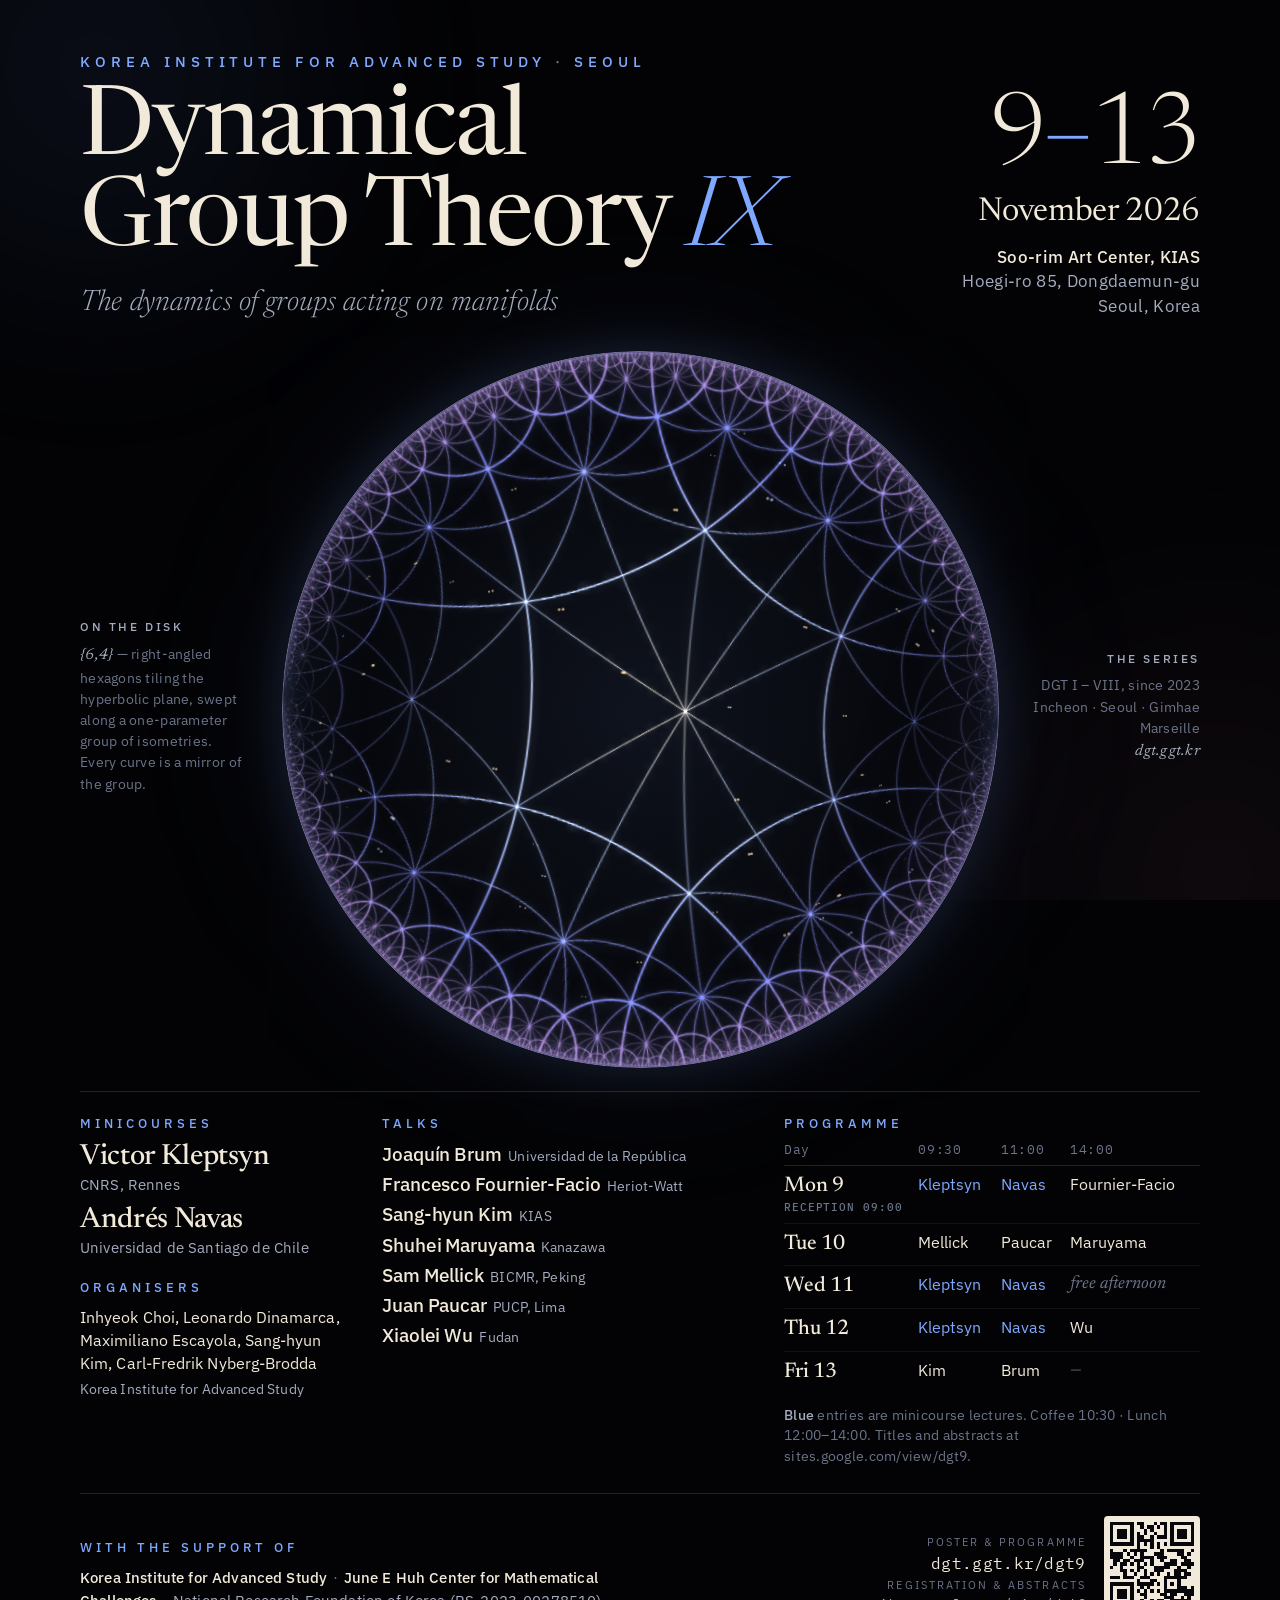
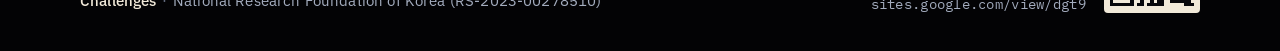
==== commit 9c13b040: "feat(dgt9): point the poster's QR and web address at dgt.ggt.kr/dgt9 Co-Authored-By: Claude Fable 5." ====
--- a/dgt9/index.html
+++ b/dgt9/index.html
@@ -191,7 +191,7 @@
 .links { display: grid; grid-template-columns: auto auto; align-items: end; gap: calc(1.6*var(--cq)); text-align: right; }
 .urls { display: grid; gap: calc(.35*var(--cq)); }
 .url { margin: 0; font-family: var(--mono); font-size: calc(1.45*var(--cq)); letter-spacing: .02em; color: var(--fg); }
-.url.dim { color: var(--dim); font-size: calc(1.22*var(--cq)); }
+.url.dim { color: var(--muted); font-size: calc(1.22*var(--cq)); }
 .url .k { color: var(--dim); font-size: calc(1.02*var(--cq)); letter-spacing: .18em; text-transform: uppercase; display: block; margin-bottom: calc(.25*var(--cq)); font-family: var(--sans); }
 .qr { width: calc(8.6*var(--cq)); height: calc(8.6*var(--cq)); display: block; background: var(--fg); padding: calc(.55*var(--cq)); border-radius: calc(.35*var(--cq)); }
 .qr svg { display: block; width: 100%; height: 100%; }
@@ -335,10 +335,10 @@
       </div>
       <div class="links">
         <div class="urls">
-          <p class="url"><span class="k">Website &amp; registration</span><a href="https://sites.google.com/view/dgt9">sites.google.com/view/dgt9</a></p>
-          <p class="url dim"><a href="https://dgt.ggt.kr">dgt.ggt.kr</a></p>
+          <p class="url"><span class="k">Poster &amp; programme</span><a href="https://dgt.ggt.kr/dgt9">dgt.ggt.kr/dgt9</a></p>
+          <p class="url dim"><span class="k">Registration &amp; abstracts</span><a href="https://sites.google.com/view/dgt9">sites.google.com/view/dgt9</a></p>
         </div>
-        <a class="qr" href="https://sites.google.com/view/dgt9" aria-label="QR code: sites.google.com/view/dgt9"><svg viewBox="0 0 29 29" shape-rendering="crispEdges"><path fill="#07070b" d="M0 0h7v1h-7zM8 0h1v1h-1zM10 0h1v1h-1zM12 0h1v1h-1zM17 0h2v1h-2zM22 0h7v1h-7zM0 1h1v1h-1zM6 1h1v1h-1zM11 1h1v1h-1zM16 1h2v1h-2zM19 1h1v1h-1zM22 1h1v1h-1zM28 1h1v1h-1zM0 2h1v1h-1zM2 2h3v1h-3zM6 2h1v1h-1zM10 2h4v1h-4zM15 2h5v1h-5zM22 2h1v1h-1zM24 2h3v1h-3zM28 2h1v1h-1zM0 3h1v1h-1zM2 3h3v1h-3zM6 3h1v1h-1zM8 3h4v1h-4zM14 3h3v1h-3zM18 3h1v1h-1zM22 3h1v1h-1zM24 3h3v1h-3zM28 3h1v1h-1zM0 4h1v1h-1zM2 4h3v1h-3zM6 4h1v1h-1zM8 4h3v1h-3zM12 4h3v1h-3zM16 4h3v1h-3zM22 4h1v1h-1zM24 4h3v1h-3zM28 4h1v1h-1zM0 5h1v1h-1zM6 5h1v1h-1zM8 5h8v1h-8zM19 5h2v1h-2zM22 5h1v1h-1zM28 5h1v1h-1zM0 6h7v1h-7zM8 6h1v1h-1zM10 6h1v1h-1zM12 6h1v1h-1zM14 6h1v1h-1zM16 6h1v1h-1zM18 6h1v1h-1zM20 6h1v1h-1zM22 6h7v1h-7zM8 7h3v1h-3zM12 7h1v1h-1zM14 7h1v1h-1zM17 7h4v1h-4zM0 8h1v1h-1zM4 8h1v1h-1zM6 8h4v1h-4zM12 8h4v1h-4zM17 8h2v1h-2zM20 8h6v1h-6zM28 8h1v1h-1zM1 9h3v1h-3zM5 9h1v1h-1zM7 9h2v1h-2zM17 9h2v1h-2zM20 9h9v1h-9zM1 10h2v1h-2zM4 10h1v1h-1zM6 10h1v1h-1zM8 10h2v1h-2zM11 10h1v1h-1zM13 10h3v1h-3zM18 10h1v1h-1zM20 10h3v1h-3zM28 10h1v1h-1zM0 11h1v1h-1zM2 11h1v1h-1zM5 11h1v1h-1zM11 11h1v1h-1zM13 11h1v1h-1zM15 11h4v1h-4zM20 11h1v1h-1zM25 11h1v1h-1zM27 11h2v1h-2zM5 12h2v1h-2zM8 12h3v1h-3zM12 12h2v1h-2zM15 12h3v1h-3zM19 12h2v1h-2zM27 12h1v1h-1zM0 13h3v1h-3zM5 13h1v1h-1zM7 13h1v1h-1zM11 13h1v1h-1zM13 13h3v1h-3zM22 13h7v1h-7zM3 14h4v1h-4zM10 14h3v1h-3zM15 14h2v1h-2zM18 14h1v1h-1zM23 14h1v1h-1zM25 14h2v1h-2zM28 14h1v1h-1zM0 15h1v1h-1zM2 15h2v1h-2zM8 15h3v1h-3zM12 15h1v1h-1zM14 15h2v1h-2zM17 15h1v1h-1zM20 15h2v1h-2zM27 15h2v1h-2zM1 16h3v1h-3zM6 16h1v1h-1zM9 16h6v1h-6zM16 16h2v1h-2zM20 16h2v1h-2zM23 16h1v1h-1zM27 16h1v1h-1zM0 17h2v1h-2zM3 17h1v1h-1zM5 17h1v1h-1zM7 17h3v1h-3zM12 17h1v1h-1zM15 17h4v1h-4zM22 17h4v1h-4zM27 17h2v1h-2zM2 18h1v1h-1zM6 18h1v1h-1zM8 18h2v1h-2zM12 18h4v1h-4zM17 18h1v1h-1zM20 18h1v1h-1zM22 18h1v1h-1zM26 18h1v1h-1zM28 18h1v1h-1zM2 19h2v1h-2zM5 19h1v1h-1zM9 19h3v1h-3zM13 19h1v1h-1zM17 19h4v1h-4zM23 19h2v1h-2zM27 19h2v1h-2zM0 20h2v1h-2zM4 20h1v1h-1zM6 20h1v1h-1zM13 20h1v1h-1zM17 20h1v1h-1zM19 20h7v1h-7zM28 20h1v1h-1zM8 21h9v1h-9zM18 21h3v1h-3zM24 21h1v1h-1zM28 21h1v1h-1zM0 22h7v1h-7zM8 22h1v1h-1zM10 22h1v1h-1zM12 22h1v1h-1zM15 22h6v1h-6zM22 22h1v1h-1zM24 22h3v1h-3zM28 22h1v1h-1zM0 23h1v1h-1zM6 23h1v1h-1zM9 23h1v1h-1zM11 23h1v1h-1zM14 23h2v1h-2zM17 23h4v1h-4zM24 23h1v1h-1zM27 23h1v1h-1zM0 24h1v1h-1zM2 24h3v1h-3zM6 24h1v1h-1zM8 24h2v1h-2zM12 24h3v1h-3zM17 24h1v1h-1zM19 24h7v1h-7zM0 25h1v1h-1zM2 25h3v1h-3zM6 25h1v1h-1zM11 25h1v1h-1zM15 25h2v1h-2zM21 25h1v1h-1zM28 25h1v1h-1zM0 26h1v1h-1zM2 26h3v1h-3zM6 26h1v1h-1zM10 26h1v1h-1zM14 26h2v1h-2zM18 26h4v1h-4zM25 26h4v1h-4zM0 27h1v1h-1zM6 27h1v1h-1zM11 27h3v1h-3zM17 27h2v1h-2zM20 27h1v1h-1zM24 27h2v1h-2zM27 27h2v1h-2zM0 28h7v1h-7zM8 28h1v1h-1zM11 28h5v1h-5zM17 28h2v1h-2zM20 28h3v1h-3zM24 28h1v1h-1zM27 28h1v1h-1z"/></svg></a>
+        <a class="qr" href="https://dgt.ggt.kr/dgt9" aria-label="QR code: dgt.ggt.kr/dgt9"><svg viewBox="0 0 25 25" shape-rendering="crispEdges"><path fill="#07070b" d="M0 0h7v1h-7zM8 0h2v1h-2zM13 0h1v1h-1zM15 0h2v1h-2zM18 0h7v1h-7zM0 1h1v1h-1zM6 1h1v1h-1zM9 1h1v1h-1zM11 1h2v1h-2zM14 1h1v1h-1zM16 1h1v1h-1zM18 1h1v1h-1zM24 1h1v1h-1zM0 2h1v1h-1zM2 2h3v1h-3zM6 2h1v1h-1zM10 2h1v1h-1zM12 2h1v1h-1zM16 2h1v1h-1zM18 2h1v1h-1zM20 2h3v1h-3zM24 2h1v1h-1zM0 3h1v1h-1zM2 3h3v1h-3zM6 3h1v1h-1zM8 3h1v1h-1zM10 3h1v1h-1zM13 3h1v1h-1zM16 3h1v1h-1zM18 3h1v1h-1zM20 3h3v1h-3zM24 3h1v1h-1zM0 4h1v1h-1zM2 4h3v1h-3zM6 4h1v1h-1zM8 4h2v1h-2zM12 4h1v1h-1zM14 4h3v1h-3zM18 4h1v1h-1zM20 4h3v1h-3zM24 4h1v1h-1zM0 5h1v1h-1zM6 5h1v1h-1zM8 5h5v1h-5zM18 5h1v1h-1zM24 5h1v1h-1zM0 6h7v1h-7zM8 6h1v1h-1zM10 6h1v1h-1zM12 6h1v1h-1zM14 6h1v1h-1zM16 6h1v1h-1zM18 6h7v1h-7zM8 7h1v1h-1zM12 7h1v1h-1zM14 7h1v1h-1zM0 8h1v1h-1zM4 8h1v1h-1zM6 8h5v1h-5zM15 8h1v1h-1zM17 8h5v1h-5zM24 8h1v1h-1zM0 9h4v1h-4zM5 9h1v1h-1zM7 9h1v1h-1zM9 9h1v1h-1zM13 9h3v1h-3zM20 9h2v1h-2zM23 9h1v1h-1zM0 10h4v1h-4zM6 10h1v1h-1zM9 10h4v1h-4zM14 10h3v1h-3zM21 10h2v1h-2zM1 11h2v1h-2zM4 11h2v1h-2zM7 11h3v1h-3zM12 11h1v1h-1zM15 11h1v1h-1zM18 11h2v1h-2zM22 11h2v1h-2zM1 12h1v1h-1zM3 12h2v1h-2zM6 12h1v1h-1zM8 12h1v1h-1zM10 12h1v1h-1zM12 12h1v1h-1zM16 12h4v1h-4zM21 12h4v1h-4zM0 13h1v1h-1zM3 13h1v1h-1zM8 13h2v1h-2zM13 13h5v1h-5zM20 13h1v1h-1zM23 13h1v1h-1zM3 14h2v1h-2zM6 14h1v1h-1zM8 14h1v1h-1zM10 14h1v1h-1zM13 14h3v1h-3zM19 14h4v1h-4zM4 15h1v1h-1zM7 15h1v1h-1zM10 15h1v1h-1zM12 15h1v1h-1zM14 15h1v1h-1zM17 15h1v1h-1zM19 15h2v1h-2zM22 15h2v1h-2zM0 16h3v1h-3zM4 16h3v1h-3zM9 16h3v1h-3zM16 16h7v1h-7zM8 17h1v1h-1zM12 17h2v1h-2zM16 17h1v1h-1zM20 17h1v1h-1zM0 18h7v1h-7zM8 18h5v1h-5zM14 18h1v1h-1zM16 18h1v1h-1zM18 18h1v1h-1zM20 18h1v1h-1zM0 19h1v1h-1zM6 19h1v1h-1zM9 19h1v1h-1zM11 19h1v1h-1zM16 19h1v1h-1zM20 19h3v1h-3zM24 19h1v1h-1zM0 20h1v1h-1zM2 20h3v1h-3zM6 20h1v1h-1zM8 20h1v1h-1zM10 20h1v1h-1zM12 20h1v1h-1zM14 20h1v1h-1zM16 20h9v1h-9zM0 21h1v1h-1zM2 21h3v1h-3zM6 21h1v1h-1zM9 21h2v1h-2zM15 21h2v1h-2zM18 21h2v1h-2zM22 21h3v1h-3zM0 22h1v1h-1zM2 22h3v1h-3zM6 22h1v1h-1zM10 22h1v1h-1zM16 22h3v1h-3zM21 22h1v1h-1zM23 22h1v1h-1zM0 23h1v1h-1zM6 23h1v1h-1zM9 23h1v1h-1zM12 23h1v1h-1zM14 23h2v1h-2zM18 23h6v1h-6zM0 24h7v1h-7zM8 24h2v1h-2zM11 24h5v1h-5zM22 24h3v1h-3z"/></svg></a>
       </div>
     </footer>
   </div>
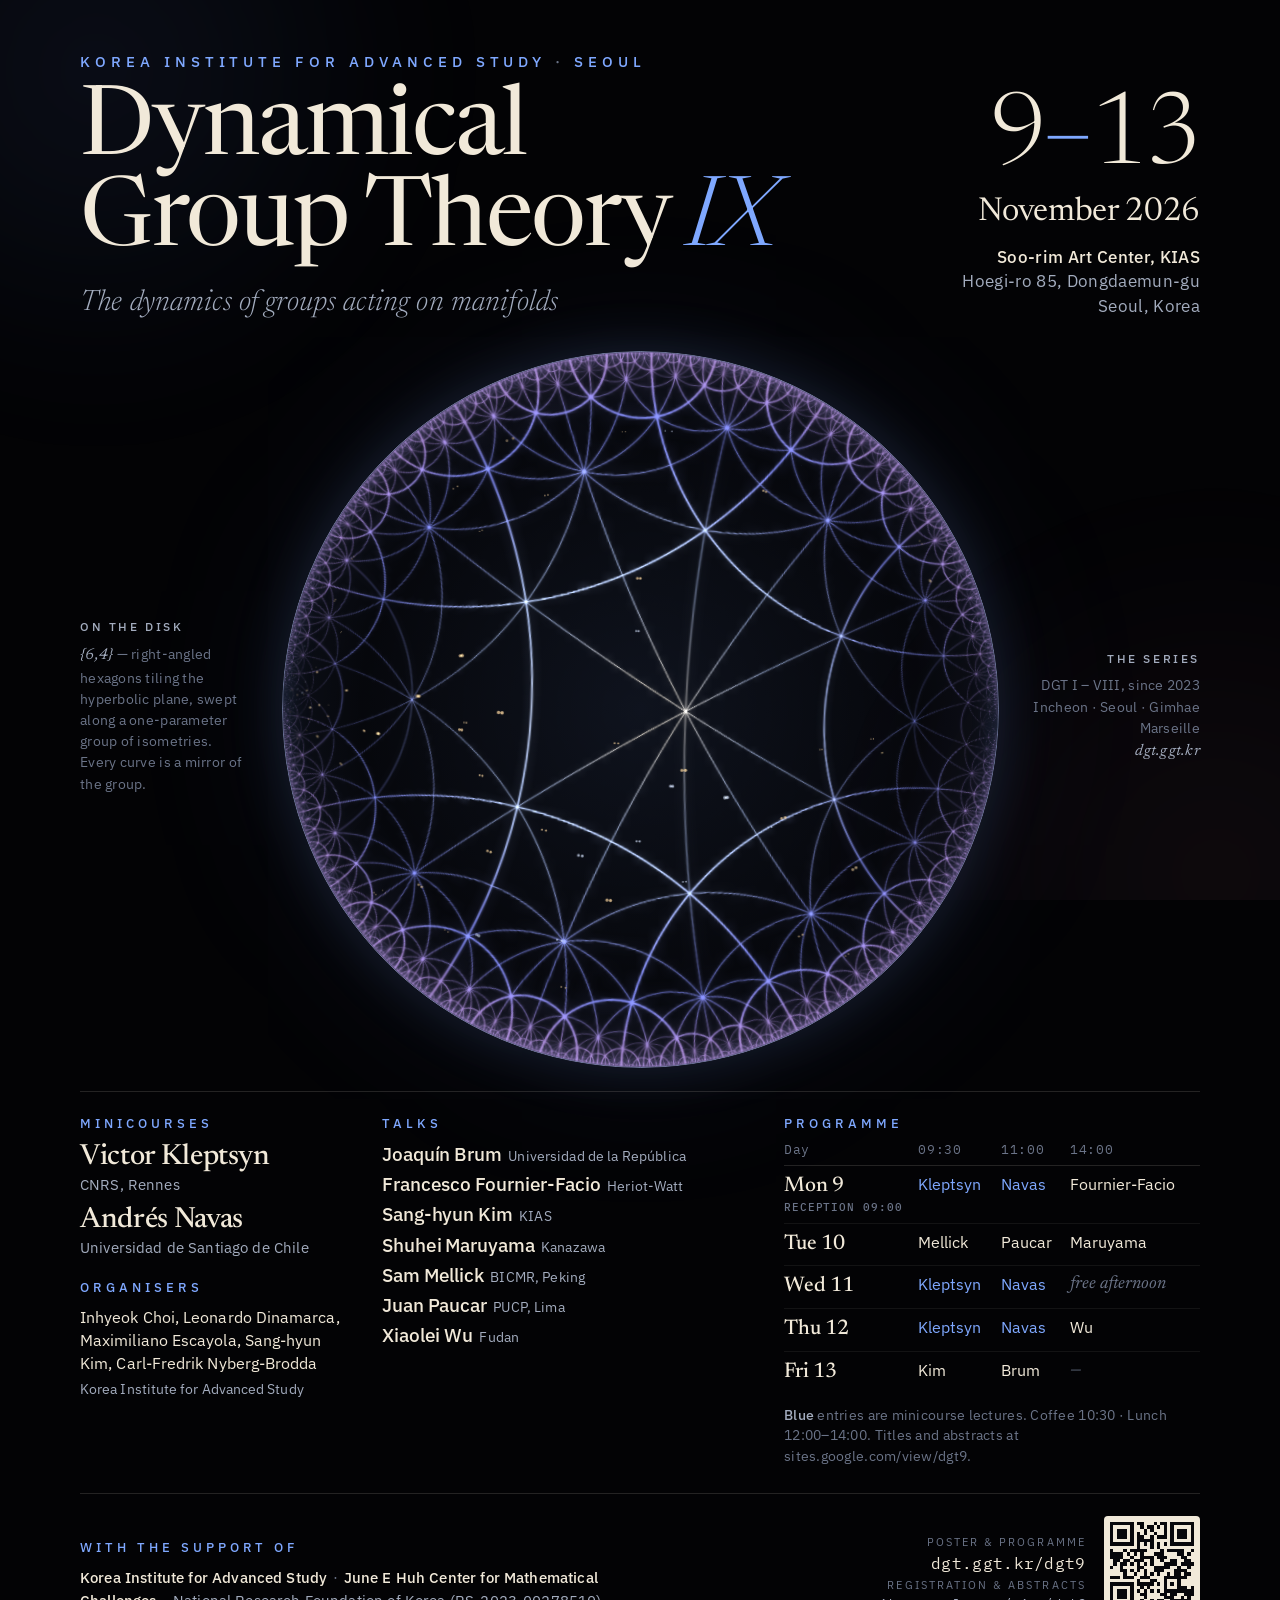
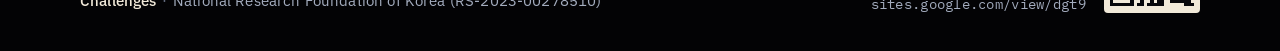
==== commit b7a5b0a8: "feat(dgt9): poster print size A2 (replaces A3 PDF) Co-Authored-By: Claude Fable 5.1 <noreply@anthrop" ====
--- a/dgt9/index.html
+++ b/dgt9/index.html
@@ -231,12 +231,12 @@
   #lace { transition: none; }
 }
 
-/* ---------- print: one poster = one page (A3; change the @page size below for A2 or A4) ---------- */
+/* ---------- print: one poster = one page (A2; change the @page size below for A3 or A4) ---------- */
 @media print {
-  @page { size: 297mm 420mm; margin: 0; }
-  html, body { width: 297mm; height: 420mm; margin: 0; padding: 0; background: var(--bg) !important; display: block; overflow: visible; }
+  @page { size: 420mm 594mm; margin: 0; }
+  html, body { width: 420mm; height: 594mm; margin: 0; padding: 0; background: var(--bg) !important; display: block; overflow: visible; }
   .ambient { display: none !important; }
-  .poster { --cq: 1cqw; width: 297mm; height: 420mm; max-width: none; margin: 0; background: var(--bg); }
+  .poster { --cq: 1cqw; width: 420mm; height: 594mm; max-width: none; margin: 0; background: var(--bg); }
   .poster-in { position: absolute; inset: 0; grid-template-rows: auto minmax(0, 1fr) auto auto; padding: calc(5.2*var(--cq)) calc(5.6*var(--cq)) calc(4.2*var(--cq)); }
   .stage { height: 100%; min-height: 0; padding: calc(2*var(--cq)) 0 calc(1.4*var(--cq)); }
   .disk { width: auto; height: 100%; max-height: calc(64*var(--cq)); max-width: 100%; }
@@ -706,7 +706,7 @@
   if (printReady || !L) return;
   if (useGL && laceReady) {
     try {
-      const S = Math.min(2600, gl.getParameter(gl.MAX_RENDERBUFFER_SIZE) || 2600);
+      const S = Math.min(3400, gl.getParameter(gl.MAX_RENDERBUFFER_SIZE) || 3400);
       const oldW = W;
       laceEl.width = laceEl.height = S; W = H = S; CX = CY = S / 2; R = S / 2;
       drawLaceGL(0, 1);
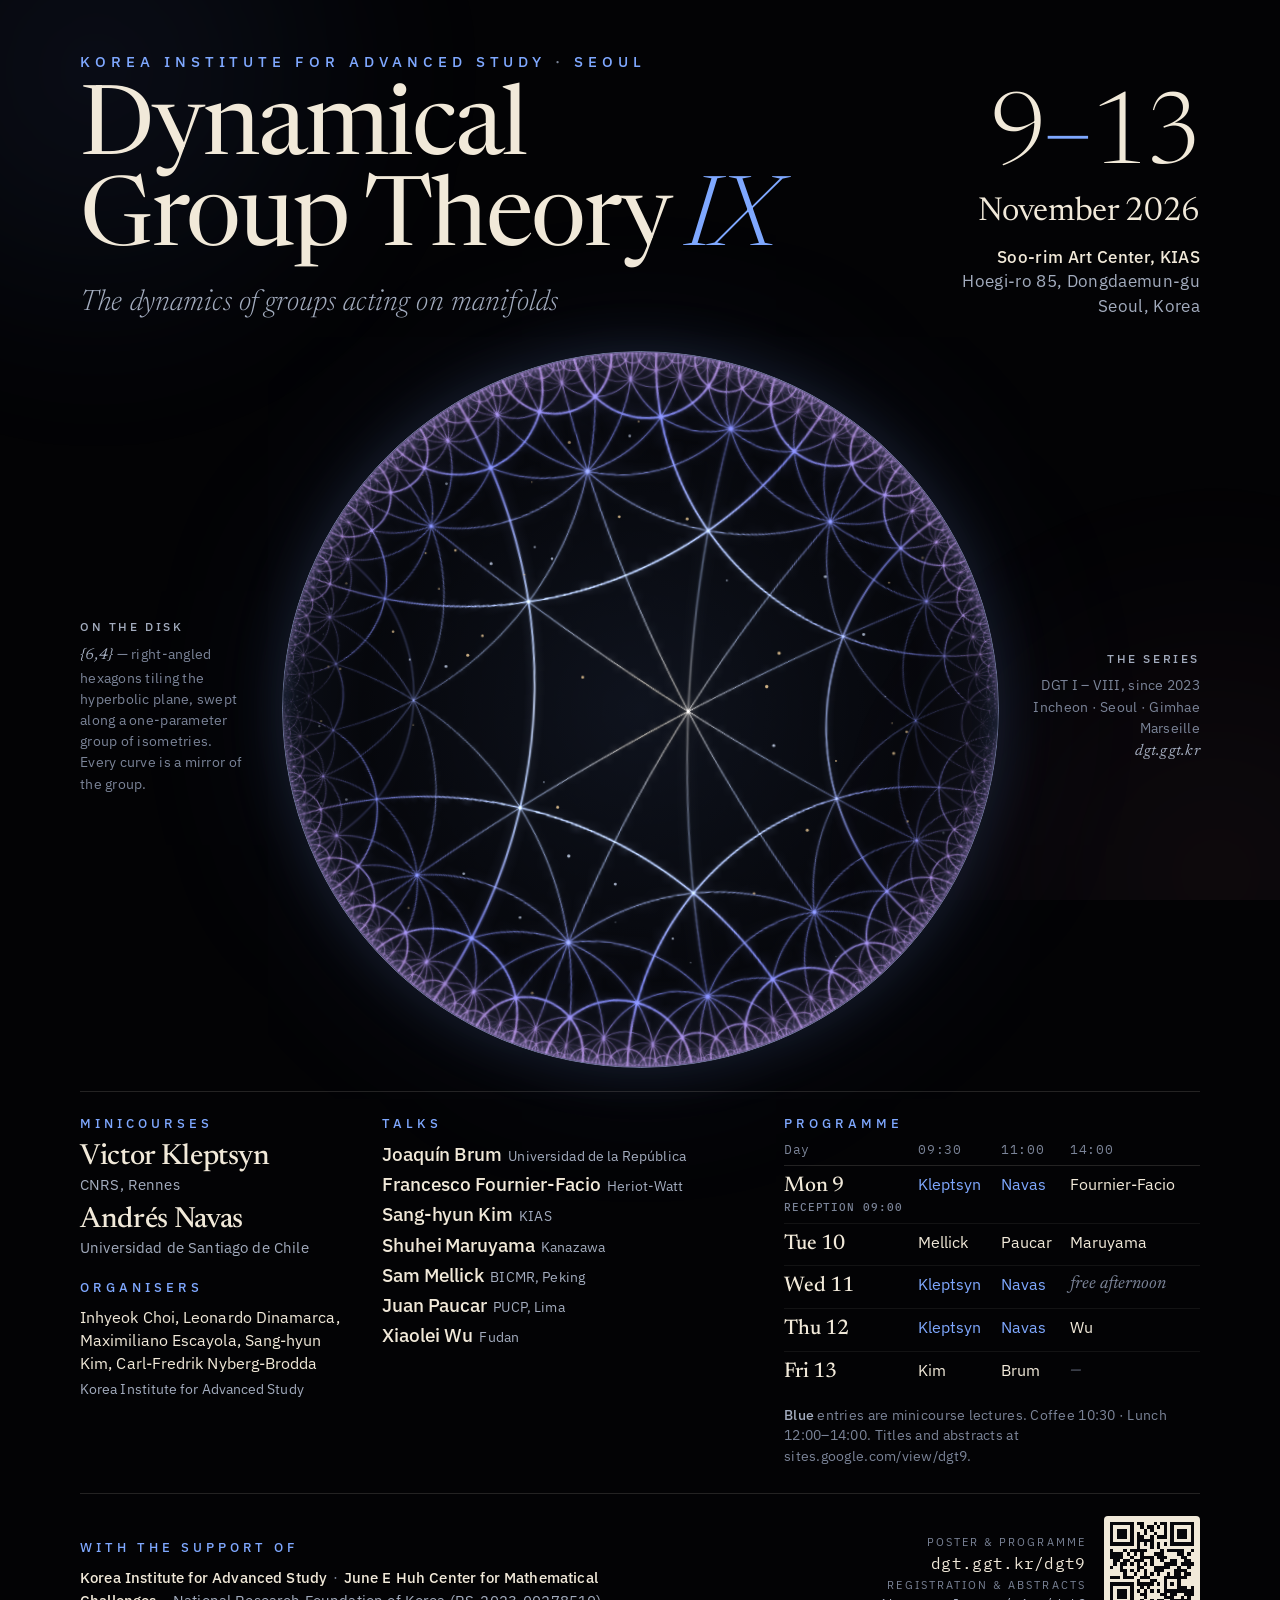
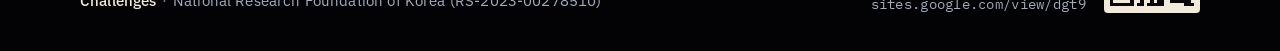
==== commit cffe8f8b: "style(dgt9): ink-friendly print contrast (brighter, heavier, larger small type on the dark ground) C" ====
--- a/dgt9/index.html
+++ b/dgt9/index.html
@@ -35,7 +35,7 @@
   --bg-page: #030305;       /* page behind the poster */
   --fg: #f1e9d9;            /* warm ivory text */
   --muted: #a3acbe;         /* secondary text */
-  --dim: #6b7488;           /* tertiary text */
+  --dim: #7b8498;           /* tertiary text */
   --accent: #7fa8ff;        /* series blue */
   --accent-2: #ffcf8a;      /* comet gold */
   --rule: rgba(241, 233, 217, 0.14);
@@ -248,6 +248,42 @@
   .rotor:has(img[src]) svg { display: none !important; }
   .disk, .head, .info, .foot { animation: none !important; opacity: 1 !important; transform: none !important; }
   * { print-color-adjust: exact !important; -webkit-print-color-adjust: exact !important; }
+
+  /* ink-friendly contrast: on a solid dark ground, thin or dim type is what dot gain eats first,
+     so in print every text role gets a brighter colour, a heavier weight and a larger minimum size */
+  .poster { --muted: #cdd3de; --dim: #aab2c2; --rule: rgba(241,233,217,.32); }
+  .kicker { font-weight: 600; font-size: calc(1.4*var(--cq)); letter-spacing: .3em; }
+  .title { font-weight: 500; }
+  .title .num { font-weight: 400; }
+  .lede { font-weight: 400; color: #d9dde6; }
+  .date-days { font-weight: 400; }
+  .date-month { font-weight: 500; }
+  .date-venue { font-size: calc(1.5*var(--cq)); font-weight: 500; }
+  .stage-side { font-size: calc(1.36*var(--cq)); font-weight: 500; width: calc(17*var(--cq)); }
+  .stage-side b { font-size: calc(1.2*var(--cq)); font-weight: 600; color: var(--fg); }
+  .stage-side em { font-size: calc(1.55*var(--cq)); color: var(--fg); }
+  .label { font-size: calc(1.32*var(--cq)); font-weight: 600; color: #9fbcff; }
+  .names li { font-weight: 600; font-size: calc(1.78*var(--cq)); }
+  .names li span { font-weight: 500; font-size: calc(1.4*var(--cq)); }
+  .names.big li { font-weight: 600; }
+  .names.big li span { font-size: calc(1.34*var(--cq)); font-weight: 500; }
+  .orgs { font-weight: 500; font-size: calc(1.5*var(--cq)); }
+  .orgs span { font-size: calc(1.4*var(--cq)); font-weight: 500; }
+  .tt { font-weight: 500; font-size: calc(1.52*var(--cq)); }
+  .tt th { font-size: calc(1.28*var(--cq)); font-weight: 500; }
+  .tt td { border-bottom-color: rgba(241,233,217,.2); }
+  .tt .day { font-weight: 600; }
+  .tt .day small { font-size: calc(1.15*var(--cq)); font-weight: 500; }
+  .tt .free { color: var(--muted); }
+  .tt .mini { color: #9fbcff; font-weight: 600; }
+  .ttnote { font-size: calc(1.4*var(--cq)); font-weight: 500; }
+  .ttnote b { color: var(--fg); }
+  .support p { font-size: calc(1.46*var(--cq)); font-weight: 500; max-width: calc(66*var(--cq)); }
+  .support p b { font-weight: 600; }
+  .url { font-weight: 500; font-size: calc(1.55*var(--cq)); }
+  .url.dim { font-size: calc(1.4*var(--cq)); color: var(--muted); }
+  .url .k { font-size: calc(1.18*var(--cq)); font-weight: 600; }
+  .ring { border-color: rgba(179,200,255,.7); }
 }
 </style>
 
